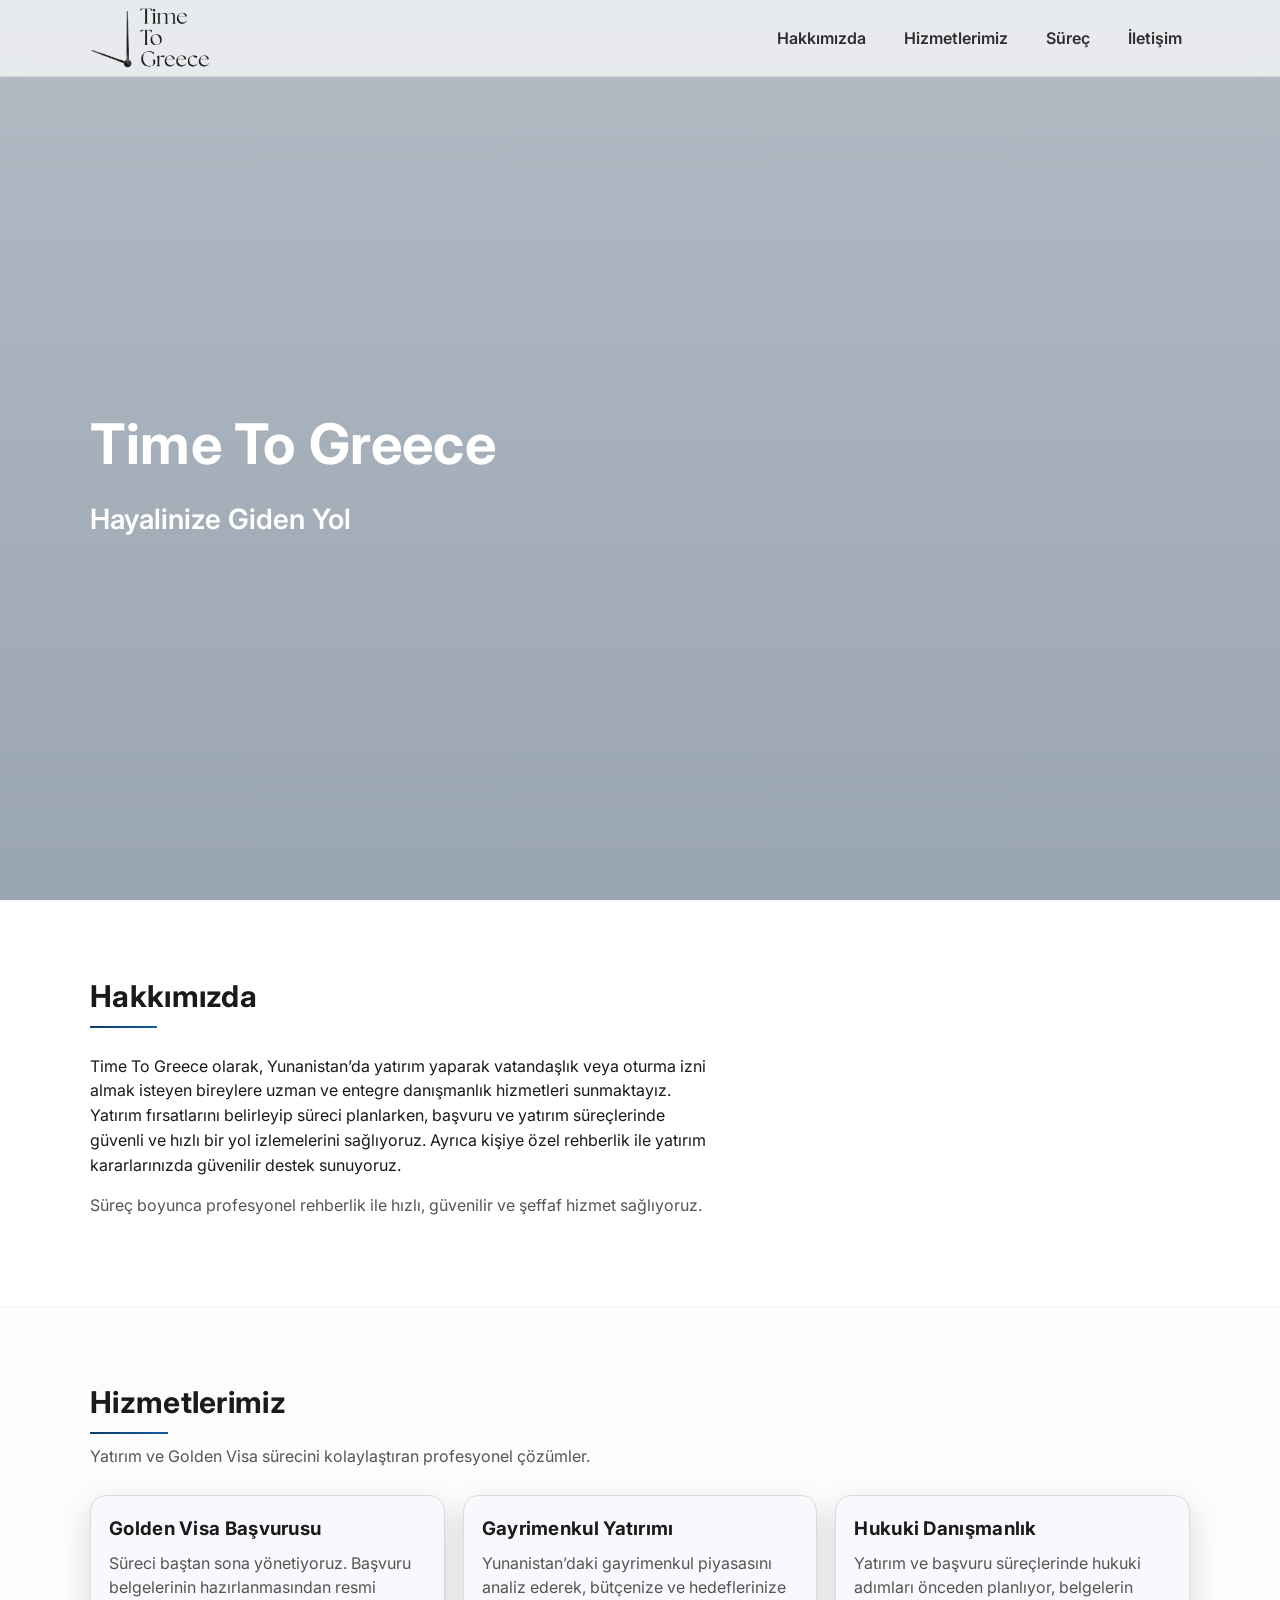
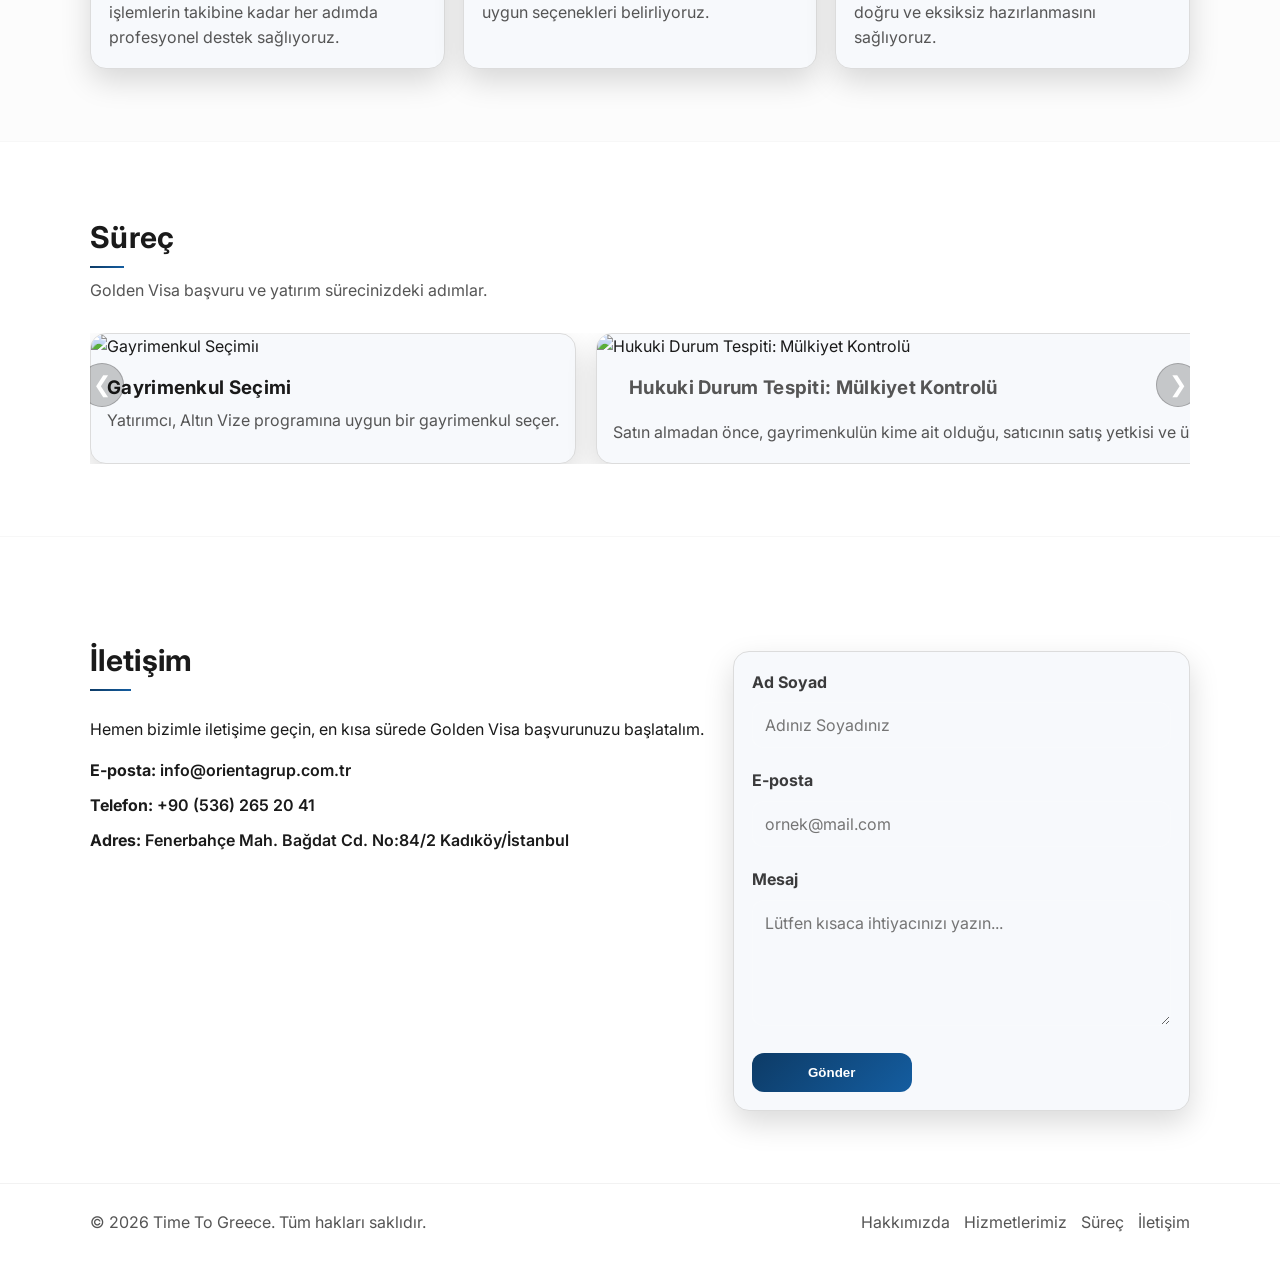
==== index.html @ 6097dbd6 "Update index.html" ====
<!doctype html>
<html lang="tr">
<head>
  <meta charset="utf-8" />
  <meta name="viewport" content="width=device-width, initial-scale=1" />
  <title>Time To Greece</title>
  
  <meta name="google-site-verification" content="pnI3V3iGcBppf5JQPmLrzqFVSa_Gm7CjlAsFXxGlSUM" />
  
  <link href="https://fonts.googleapis.com/css2?family=Inter:wght@400;600;700&display=swap" rel="stylesheet">
  <meta name="description" content="Time To Greece — Yunanistan Golden Visa ve yatırım danışmanlığı." />
  <style>
    :root{
      --bg: #ffffff;          
      --fg: #1a1a1a;          
      --muted: #555555;       
      --card-bg: #f7f9fc;     
      --card-border: #dcdcdc; 
      --accent: #0d3b66;      
      --accent2: #145da0;     
      --gold: #d4af37;
      --shadow: 0 12px 30px rgba(0,0,0,.15);
      --radius:16px;
    }

    /* Temel stiller */
    *{ box-sizing:border-box; }
    html{ scroll-behavior:smooth; }
    body{
      margin:0;
      font-family: 'Inter', sans-serif;
      background:var(--bg);
      color:var(--fg);
      line-height:1.55;
    }

    h1,h2,h3{ font-family:'Inter',sans-serif; letter-spacing:.3px; }
    a{ color:inherit; text-decoration:none; }
    .container{ width:min(1100px, calc(100% - 40px)); margin:0 auto; }

    /* Topbar */
    .topbar{
      position: fixed;
      top:0; left:0; right:0;
      z-index:50;
      background: rgba(255,255,255,0.7);
      border-bottom:1px solid rgba(0,0,0,.08);
      backdrop-filter: blur(10px);
    }
    .topbar__inner{ display:flex; align-items:center; justify-content:space-between; height:76px; gap:16px; }
    .brand__logo{ height:120px; width:auto; display:block; }
    .nav{ display:flex; gap:22px; align-items:center; }
    .nav a{ font-weight:600; color: rgba(26,26,26,.9); padding:10px 8px; border-radius:10px; }
    .nav__toggle{
      display:none;
      width:44px; height:44px;
      border:1px solid rgba(0,0,0,.14);
      background: rgba(245,245,245,.9);
      border-radius:12px;
      box-shadow: var(--shadow);
      cursor:pointer;
    }
    .nav__toggle span{ display:block; height:2px; width:20px; background: rgba(26,26,26,.9); margin:5px auto; border-radius:2px; }

    /* Hero */
    .hero{
      position:relative;
      min-height:100vh;
      display:flex;
      align-items:center;
      overflow:hidden;
      padding-top:76px;
    }
    .hero__video{
      position:absolute;
      inset:0;
      width:100%;
      height:100%;
      object-fit:cover;
      transform: scale(1.02);
    }
    .hero__overlay{
      position:absolute;
      inset:0;
      background: linear-gradient(rgba(0,30,60,0.3), rgba(0,30,60,0.4));
      pointer-events:none;
      z-index:1;
    }
    .hero__content{
      position:relative;
      z-index:2;
      padding:68px 0 80px;
    }
    .hero h1{ font-size:clamp(34px,5vw,56px); letter-spacing:.2px; margin:0 0 10px; color:#fff; }
    .hero p{ margin:0 0 22px; font-size:clamp(22px,3vw,28px); font-weight:600; color:#fff; }
    .hero__cta{ display:flex; gap:12px; flex-wrap:wrap; margin-top:8px; }

    /* Buttons */
    .btn{
      display:inline-flex;
      align-items:center;
      justify-content:center;
      gap:10px;
      padding:12px 16px;
      border-radius:14px;
      border:1px solid transparent;
      font-weight:700;
      letter-spacing:.2px;
      cursor:pointer;
      user-select:none;
    }
    .btn--primary{
      background: linear-gradient(135deg, var(--accent), var(--accent2));
      color:white;
      box-shadow: 0 6px 20px rgba(13,59,102,.3);
    }
    .btn--ghost{
      background: rgba(13,59,102,.05);
      border-color: rgba(13,59,102,.2);
      color: var(--accent);
    }

    /* Sections */
    .section{ padding:72px 0; border-top:1px solid rgba(0,0,0,.03); }
    .section--alt{ background: rgba(245,245,245,.3); }
    h2{ font-size:30px; margin:0 0 10px; }
    .lead{ margin:0 0 26px; color: var(--muted); }
    .muted{ color: var(--muted); }

    /* Grid ve kartlar */
    .grid{ display:grid; grid-template-columns: 1.15fr .85fr; gap:24px; align-items:start; }
    .cards{ display:grid; grid-template-columns: repeat(3,1fr); gap:18px; margin-top:18px; }
    .card{
      background: var(--card-bg);
      border:1px solid var(--card-border);
      border-radius: var(--radius);
      padding:18px;
      box-shadow: var(--shadow);
      position: relative;
      overflow: hidden;
    }
    .card h3{ margin:0 0 8px; }
    .card p{ margin:0; color: var(--muted); }

    /* Contact */
    #contact{ position:relative; z-index:2; padding-top:100px; }
    .contact-info{ display:grid; gap:10px; font-weight:600; color:var(--fg); }
    .contact-form{ margin-top:14px; display:grid; gap:8px; }
    .contact-form label{ display:block; font-weight:700; margin-bottom:12px; color:rgba(26,26,26,0.85); }
    .contact-form input, .contact-form textarea{
      width:100%; margin-top:8px; background: rgba(255,255,255,.06);
      border:1px solid rgba(255,255,255,.14); border-radius:12px;
      padding:12px; color:rgba(26,26,26,0.9); outline:none;
      font-family:'Inter',sans-serif; font-size:16px; resize:vertical;
    }
    .contact-form input:focus, .contact-form textarea:focus{
      border-color: rgba(102,209,255,.55);
      box-shadow: 0 0 0 3px rgba(102,209,255,.14);
    }
    .contact-form button{
      max-width:160px; padding:12px 18px; border-radius:12px; border:none;
      font-weight:700; cursor:pointer; color:#fff; background: linear-gradient(135deg,var(--accent),var(--accent2));
    }

    /* Footer */
    .footer{ padding:26px 0; border-top:1px solid rgba(0,0,0,.05); color: var(--muted); }
    .footer__inner{ display:flex; justify-content:space-between; gap:16px; flex-wrap:wrap; }
    .footer__links{ display:flex; gap:14px; }

    /* Fleet Slider */
    .fleet-slider{ position:relative; margin-top:30px; overflow:hidden; }
    .fleet-track{ display:flex; gap:20px; transition: transform .4s ease; cursor:grab; touch-action: pan-y; }
    .fleet-card{
      flex:0 0 auto; min-width:320px; background:var(--card-bg);
      border:1px solid var(--card-border); border-radius: var(--radius); box-shadow: var(--shadow); overflow:hidden;
    }
    .fleet-card img{ width:100%; height:200px; object-fit:cover; }
    .fleet-card h3{ margin:14px 16px 6px; }
    .fleet-card p{ margin:0 16px 18px; color: var(--muted); }
    .fleet-btn{
      position:absolute; top:40%; transform:translateY(-50%);
      width:44px; height:44px; border-radius:50%;
      border:1px solid rgba(0,0,0,.2); background:rgba(0,0,0,.2);
      color:white; font-size:22px; cursor:pointer; z-index:5;
    }
    .fleet-prev{ left:-10px; }
    .fleet-next{ right:-10px; }

    /* Heading accent line */
    .section h2{ position:relative; display:inline-block; padding-bottom:8px; }
    .section h2::after{
      content:""; position:absolute; left:0; bottom:0;
      width:40%; height:2px;
      background: linear-gradient(90deg,var(--accent),var(--accent2));
    }

    /* Responsive */
    @media (max-width:900px){ .cards{ grid-template-columns:1fr; } .grid{ grid-template-columns:1fr; } }
    @media (max-width:720px){
      .nav{ display:none; }
      .nav__toggle{ display:inline-block; }
      .nav.is-open{
        display:flex; position:absolute; top:76px; right:20px;
        flex-direction:column; align-items:stretch; background: rgba(255,255,255,.95);
        border:1px solid rgba(0,0,0,.1); border-radius:16px; padding:10px;
        width:min(240px,calc(100% - 40px));
      }
      .brand__logo{ height:90px; }
    }
  </style>
</head>
<body>

  <!-- Top Bar -->
  <header class="topbar" aria-label="Site üst menüsü">
    <div class="container topbar__inner">
      <a class="brand" href="#top" aria-label="Time To Greece ana sayfa">
        <img src="./assets/logo.png" alt="Time To Greece Logo" class="brand__logo" />
      </a>

      <nav class="nav" aria-label="Ana menü">
        <a href="#about">Hakkımızda</a>
        <a href="#services">Hizmetlerimiz</a>
        <a href="#portfolio">Süreç</a>
        <a href="#contact">İletişim</a>
      </nav>

      <button class="nav__toggle" aria-label="Menüyü aç/kapat" aria-expanded="false">
        <span></span><span></span><span></span>
      </button>
    </div>
  </header>

  <!-- Hero -->
  <main id="top" class="hero" role="main">
    <video class="hero__video" autoplay muted loop playsinline preload="auto" poster="./assets/poster.jpg">
      <source src="./assets/hero.mp4" type="video/mp4" />
    </video>
    <div class="hero__overlay"></div>
    <section class="hero__content container">
      <h1>Time To Greece</h1>
      <p>Hayalinize Giden Yol</p>
      <div class="hero__cta"></div>
    </section>
  </main>

  <!-- ABOUT -->
  <section id="about" class="section">
    <div class="container grid">
      <div>
        <h2>Hakkımızda</h2>
        <p>Time To Greece olarak, Yunanistan’da yatırım yaparak vatandaşlık veya oturma izni almak isteyen bireylere uzman ve entegre danışmanlık hizmetleri sunmaktayız. Yatırım fırsatlarını belirleyip süreci planlarken, başvuru ve yatırım süreçlerinde güvenli ve hızlı bir yol izlemelerini sağlıyoruz. Ayrıca kişiye özel rehberlik ile yatırım kararlarınızda güvenilir destek sunuyoruz.</p>
        <p class="muted">Süreç boyunca profesyonel rehberlik ile hızlı, güvenilir ve şeffaf hizmet sağlıyoruz.</p>
      </div>
    </div>
  </section>

  <!-- Hizmetlerimiz -->
  <section id="services" class="section section--alt">
    <div class="container">
      <h2>Hizmetlerimiz</h2>
      <p class="lead">Yatırım ve Golden Visa sürecini kolaylaştıran profesyonel çözümler.</p>
      <div class="cards">
        <div class="card">
          <h3>Golden Visa Başvurusu</h3>
          <p>Süreci baştan sona yönetiyoruz. Başvuru belgelerinin hazırlanmasından resmi işlemlerin takibine kadar her adımda profesyonel destek sağlıyoruz.</p>
        </div>
        <div class="card">
          <h3>Gayrimenkul Yatırımı</h3>
          <p>Yunanistan’daki gayrimenkul piyasasını analiz ederek, bütçenize ve hedeflerinize uygun seçenekleri belirliyoruz.</p>
        </div>
        <div class="card">
          <h3>Hukuki Danışmanlık</h3>
          <p>Yatırım ve başvuru süreçlerinde hukuki adımları önceden planlıyor, belgelerin doğru ve eksiksiz hazırlanmasını sağlıyoruz.</p>
        </div>
      </div>
    </div>
  </section>

  <!-- Fleet Slider / Süreç -->
  <section id="portfolio" class="section fleet">
    <div class="container">
      <h2>Süreç</h2>
      <p class="lead">Golden Visa başvuru ve yatırım sürecinizdeki adımlar.</p>
      <div class="fleet-slider">
        <button class="fleet-btn fleet-prev">&#10094;</button>
        <div class="fleet-track">
          <div class="fleet-card process-card"><img src="assets/step1.jpg" alt="Gayrimenkul Seçimiı"><h3>Gayrimenkul Seçimi</h3><p>Yatırımcı, Altın Vize programına uygun bir gayrimenkul seçer.</p></div>
          <div class="fleet-card process-card"><img src="assets/step2.jpg" alt="Hukuki Durum Tespiti: Mülkiyet Kontrolü"><h3><p>Hukuki Durum Tespiti: Mülkiyet Kontrolü</h3><p>Satın almadan önce, gayrimenkulün kime ait olduğu, satıcının satış yetkisi ve üzerinde borç ya da ipotek olup olmadığı detaylı şekilde kontrol edilir.</p></div>
          <div class="fleet-card process-card"><img src="assets/step3.jpg" alt="Vekaletname"><h3>Vekaletname</h3><p>Yatırımcıyı yetkili makamlar nezdinde temsil edip işlemleri tamamlayabilmek için vekaletname hazırlanır. Çoğu durumda yatırımcının Yunanistan’a yalnızca bir kez gelerek vekaletnameyi imzalaması yeterlidir.</p></div>
          <div class="fleet-card process-card"><img src="assets/step4.jpg" alt="Satın Alma Süreci ve Noter"><h3>Satın Alma Süreci ve Noter</h3><p>Süreç noterle koordine edilir, tüm yasal belgeler hazırlanıp incelenir ve nihai satış sözleşmesinin imzalanması sağlanır.</p></div>
          <div class="fleet-card process-card"><img src="assets/step5.jpg" alt="Golden Visa Oturma İzni Başvurusu"><h3>Golden Visa Oturma İzni Başvurusu</h3><p>Gayrimenkul alımı tamamlandıktan sonra, Altın Vize başvurusu hazırlanıp yetkili makamlara iletilir.</p></div>
          <div class="fleet-card process-card"><img src="assets/step6.jpg" alt="Geçici İkamet Belgesi"><h3>Geçici İkamet Belgesi</h3><p>Başvurunun sunulmasının ardından yatırımcı, başvurusu işleme alınırken Yunanistan ile kendi ülkesi arasında seyahat edebilmesini sağlayan geçici ikamet belgesi alır.</p></div>
        </div>
        <button class="fleet-btn fleet-next">&#10095;</button>
      </div>
    </div>
  </section>

  <!-- Contact -->
  <section id="contact" class="section">
    <div class="container grid">
      <div>
        <h2>İletişim</h2>
        <p>Hemen bizimle iletişime geçin, en kısa sürede Golden Visa başvurunuzu başlatalım.</p>
        <div class="contact-info">
          <div><strong>E-posta:</strong> info@orientagrup.com.tr</div>
          <div><strong>Telefon:</strong> +90 (536) 265 20 41</div>
          <div><strong>Adres:</strong> Fenerbahçe Mah. Bağdat Cd. No:84/2 Kadıköy/İstanbul</div>
        </div>
      </div>
      <div>
        <form class="contact-form card" id="contactForm">
          <label>Ad Soyad<input type="text" name="name" placeholder="Adınız Soyadınız" required></label>
          <label>E-posta<input type="email" name="email" placeholder="ornek@mail.com" required></label>
          <label>Mesaj<textarea name="message" rows="5" placeholder="Lütfen kısaca ihtiyacınızı yazın..." required></textarea></label>
          <button type="submit">Gönder</button>
        </form>
        <div id="thankMessage" style="display:none; color:black; margin-top:12px;">
          Teşekkürler! En kısa sürede size ulaşacağız.
        </div>
      </div>
    </div>
  </section>

  <footer class="footer">
    <div class="container footer__inner">
      <div>© <span id="year"></span> Time To Greece. Tüm hakları saklıdır.</div>
      <div class="footer__links">
        <a href="#about">Hakkımızda</a>
        <a href="#services">Hizmetlerimiz</a>
        <a href="#portfolio">Süreç</a>
        <a href="#contact">İletişim</a>
      </div>
    </div>
  </footer>

  <!-- JS -->
  <script>
    window.addEventListener("load", () => {

      // --- Yıl ---
      const yearEl = document.getElementById("year");
      if (yearEl) yearEl.textContent = new Date().getFullYear();

      // --- NAV ---
      const toggle = document.querySelector(".nav__toggle");
      const nav = document.querySelector(".nav");

      if (toggle && nav) {
        toggle.addEventListener("click", () => {
          const isOpen = nav.classList.toggle("is-open");
          toggle.setAttribute("aria-expanded", isOpen);
        });

        nav.querySelectorAll("a").forEach(a => {
          a.addEventListener("click", () => {
            nav.classList.remove("is-open");
            toggle.setAttribute("aria-expanded", "false");
          });
        });
      }

      // --- SMOOTH SCROLL ---
      const topbar = document.querySelector(".topbar");
      document.querySelectorAll('a[href^="#"]').forEach(anchor => {
        anchor.addEventListener("click", function(e) {
          e.preventDefault();
          const target = document.querySelector(this.getAttribute("href"));
          if (!target) return;
          const offset = topbar ? topbar.offsetHeight : 0;
          const top = target.getBoundingClientRect().top + window.scrollY - offset;
          window.scrollTo({ top, behavior: "smooth" });
        });
      });

      // --- SLIDER ---
      const track = document.querySelector(".fleet-track");
      const prev = document.querySelector(".fleet-prev");
      const next = document.querySelector(".fleet-next");

      if (track && prev && next) {
        let position = 0;
        const getCardWidth = () => { const card = track.querySelector(".fleet-card"); if (!card) return 0; const gap = 20; return card.offsetWidth + gap; };
        let cardWidth = getCardWidth();

        const update = () => {
          const max = track.scrollWidth - track.clientWidth;
          if (position > 0) position = 0;
          if (position < -max) position = -max;
          track.style.transform = `translateX(${position}px)`;
        };

        window.addEventListener("resize", () => { cardWidth = getCardWidth(); update(); });

        next.addEventListener("click", () => { position -= cardWidth; update(); });
        prev.addEventListener("click", () => { position += cardWidth; update(); });

        // DRAG
        let startX=0, isDragging=false, startPos=0;
        track.addEventListener("pointerdown", e => { isDragging=true; startX=e.clientX; startPos=position; track.style.transition="none"; track.setPointerCapture(e.pointerId); });
        track.addEventListener("pointermove", e => { if(!isDragging) return; const diff = e.clientX - startX; track.style.transform=`translateX(${startPos+diff}px)`; });
        const stop = e => { if(!isDragging) return; isDragging=false; const diff = (e.clientX||startX)-startX; if(Math.abs(diff)>cardWidth/4){ position=startPos+(diff>0?cardWidth:-cardWidth); } else { position=startPos; } track.style.transition="transform .4s ease"; update(); };
        track.addEventListener("pointerup", stop); track.addEventListener("pointerleave", stop); track.addEventListener("pointercancel", stop);
      }

      // --- FORM ---
      const form = document.getElementById("contactForm");
      const thankMessage = document.getElementById("thankMessage");
      if (form) {
        form.addEventListener("submit", e => {
          e.preventDefault();
          const formData = new FormData(form);
          fetch("https://formspree.io/f/mpqyvgqb", { method:"POST", body:formData, headers:{'Accept':'application/json'}})
            .then(res => { if(res.ok){ form.style.display="none"; if(thankMessage) thankMessage.style.display="block"; } else { alert("Hata oluştu"); } })
            .catch(() => alert("Bağlantı hatası"));
        });
      }

    });
  </script>

</body>
</html>
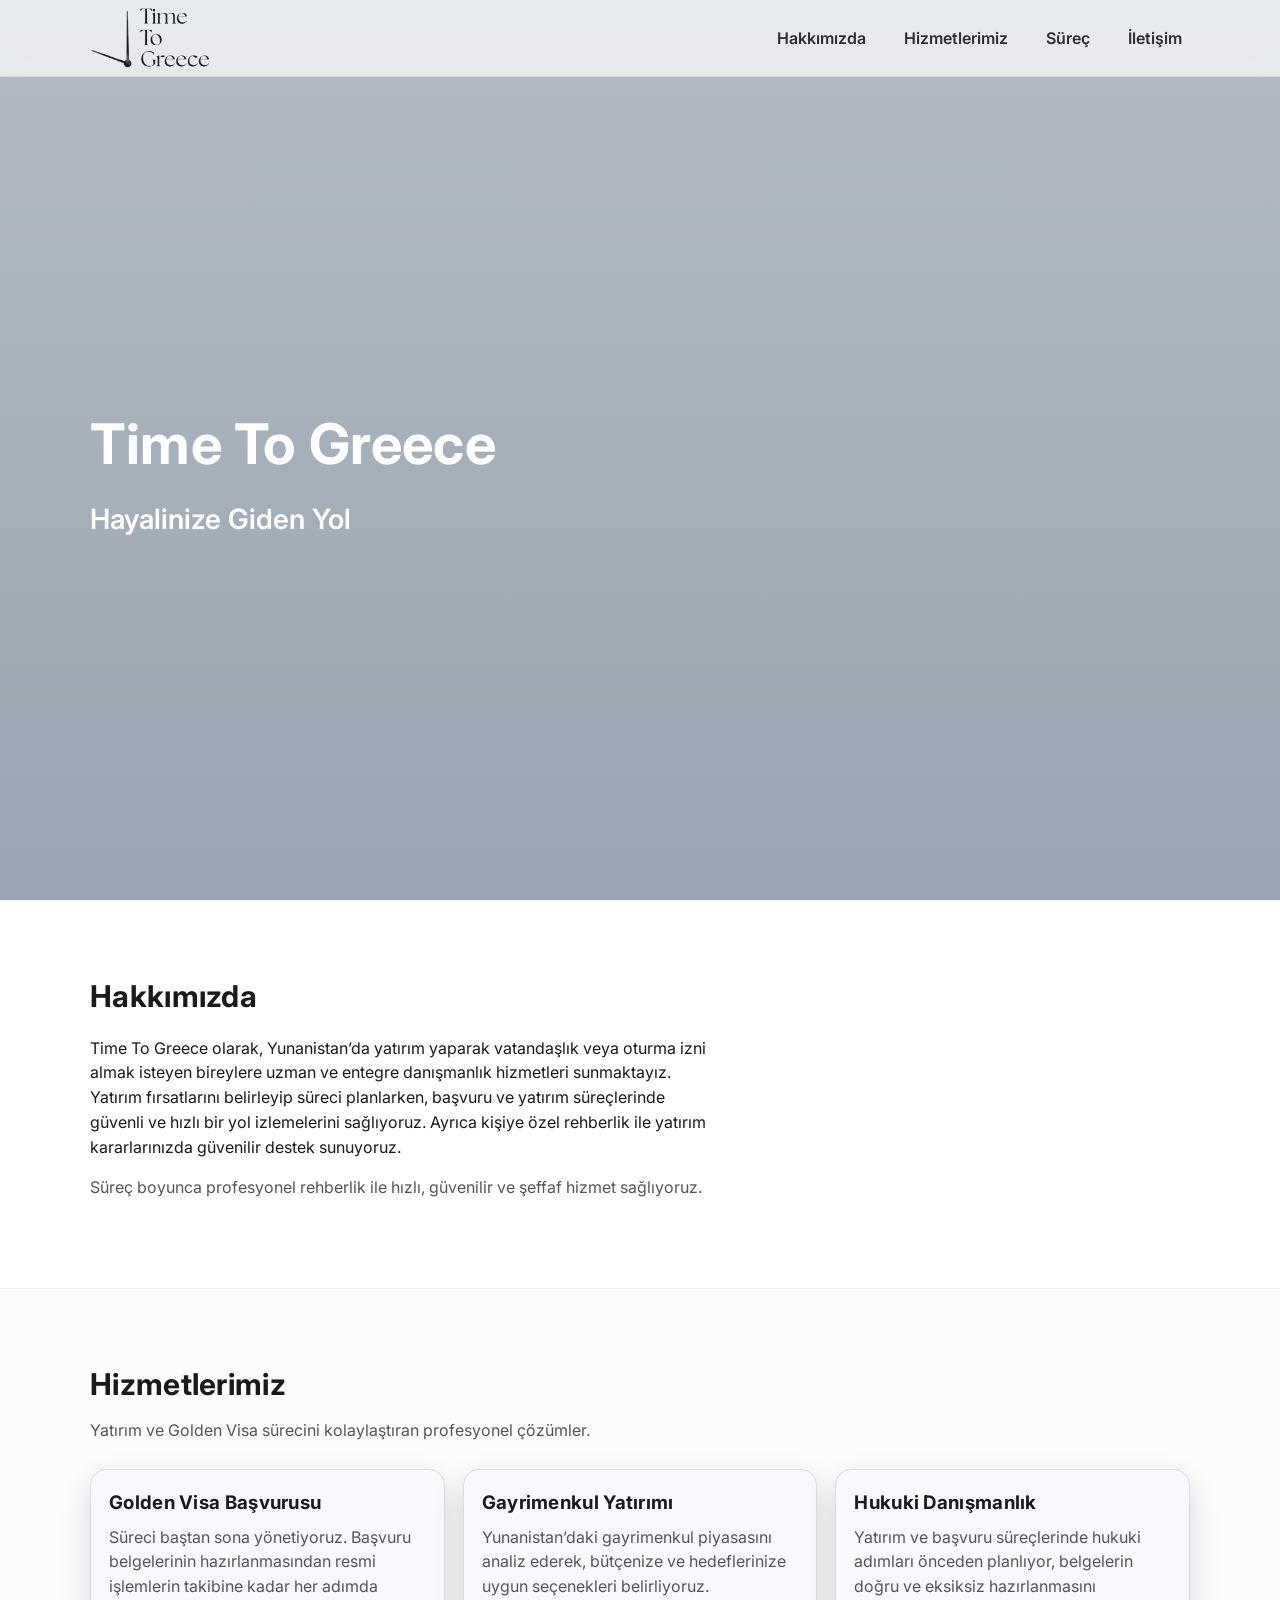
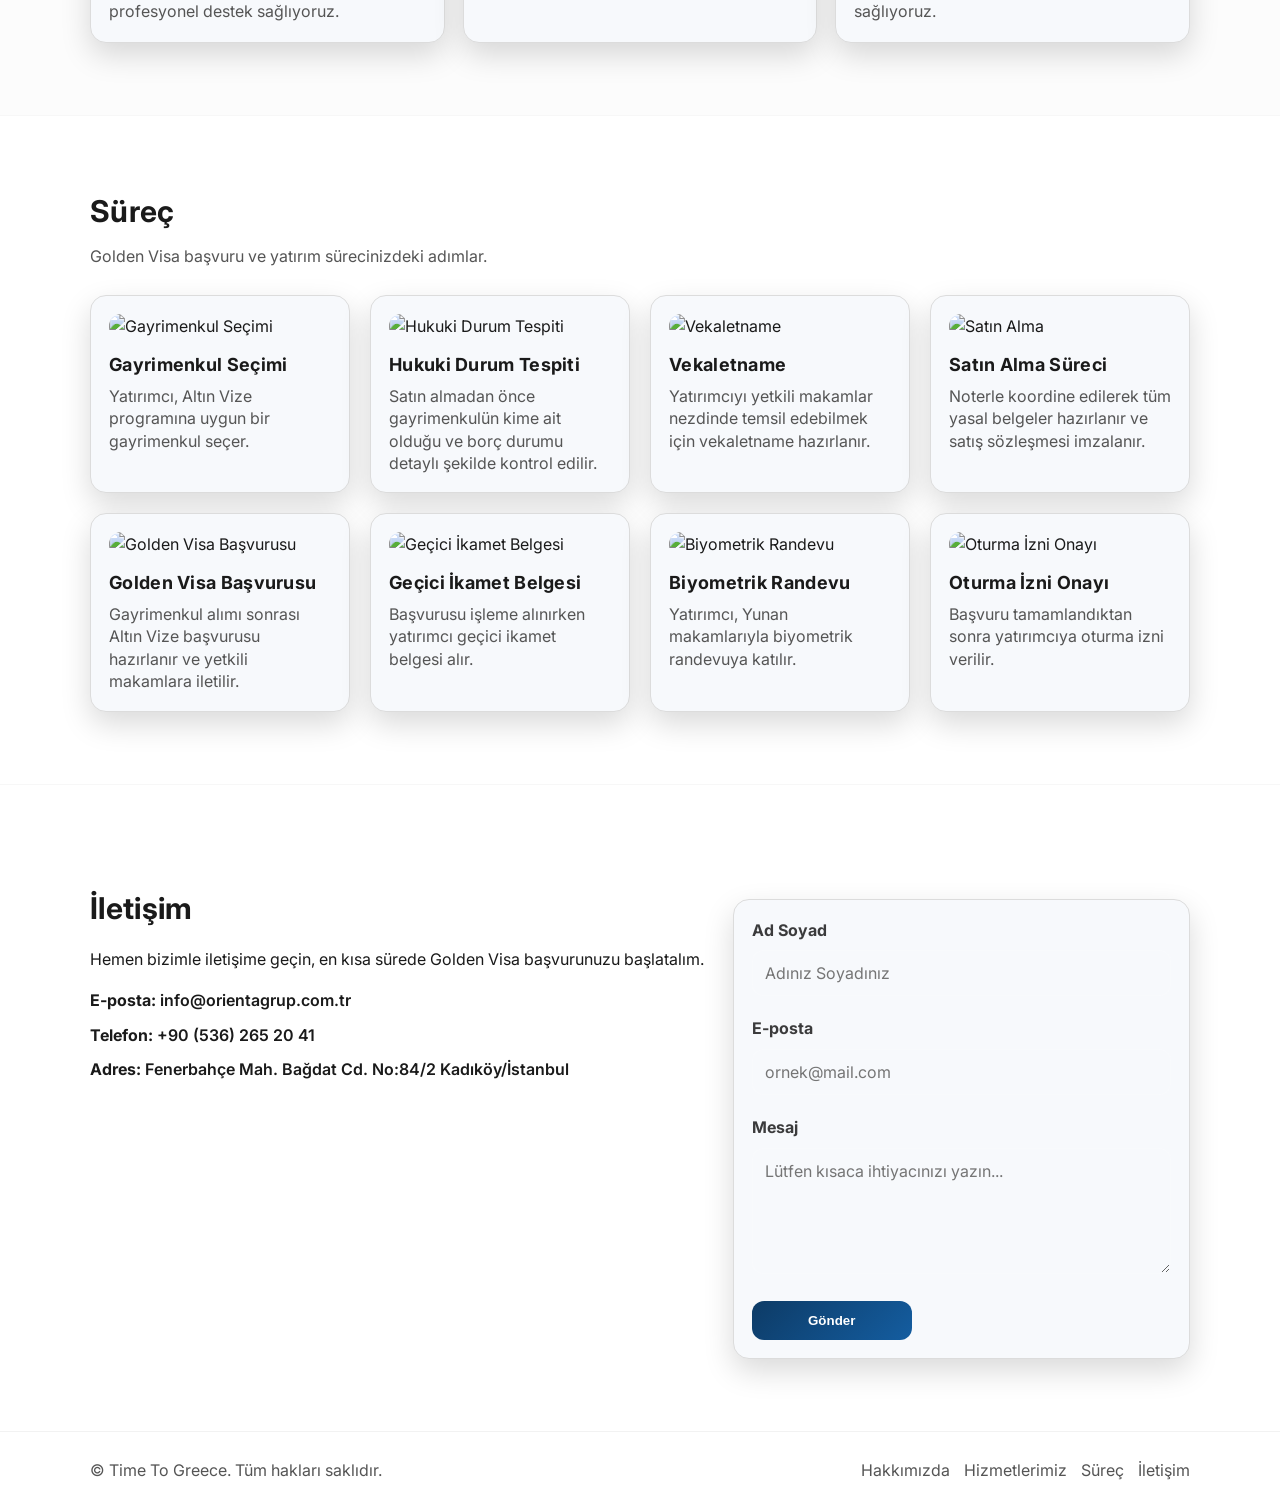
==== commit 31051b75: "Update index.html" ====
--- a/index.html
+++ b/index.html
@@ -167,46 +167,27 @@
     .footer__inner{ display:flex; justify-content:space-between; gap:16px; flex-wrap:wrap; }
     .footer__links{ display:flex; gap:14px; }
 
-    /* Fleet Slider */
-    .fleet-slider{ position:relative; margin-top:30px; overflow:hidden; }
-    .fleet-track{ display:flex; gap:20px; transition: transform .4s ease; cursor:grab; touch-action: pan-y; }
-    .fleet-card{
-      flex:0 0 auto; min-width:320px; background:var(--card-bg);
-      border:1px solid var(--card-border); border-radius: var(--radius); box-shadow: var(--shadow); overflow:hidden;
-    }
-    .fleet-card img{ width:100%; height:200px; object-fit:cover; }
-    .fleet-card h3{ margin:14px 16px 6px; }
-    .fleet-card p{ margin:0 16px 18px; color: var(--muted); }
-    .fleet-btn{
-      position:absolute; top:40%; transform:translateY(-50%);
-      width:44px; height:44px; border-radius:50%;
-      border:1px solid rgba(0,0,0,.2); background:rgba(0,0,0,.2);
-      color:white; font-size:22px; cursor:pointer; z-index:5;
-    }
-    .fleet-prev{ left:-10px; }
-    .fleet-next{ right:-10px; }
-
-    /* Heading accent line */
-    .section h2{ position:relative; display:inline-block; padding-bottom:8px; }
-    .section h2::after{
-      content:""; position:absolute; left:0; bottom:0;
-      width:40%; height:2px;
-      background: linear-gradient(90deg,var(--accent),var(--accent2));
-    }
+    /* Süreç grid */
+    .process-container{
+      display:grid;
+      grid-template-columns: repeat(4,1fr);
+      gap:20px;
+      margin-top:24px;
+    }
+    .process-card{
+      background: var(--card-bg);
+      border:1px solid var(--card-border);
+      border-radius: var(--radius);
+      padding:18px;
+      box-shadow: var(--shadow);
+    }
+    .process-card img{ width:100%; height:180px; object-fit:cover; border-radius:12px; margin-bottom:12px; }
+    .process-card h3{ margin:0 0 6px; font-size:18px; }
+    .process-card p{ margin:0; color:var(--muted); line-height:1.4; }
 
     /* Responsive */
-    @media (max-width:900px){ .cards{ grid-template-columns:1fr; } .grid{ grid-template-columns:1fr; } }
-    @media (max-width:720px){
-      .nav{ display:none; }
-      .nav__toggle{ display:inline-block; }
-      .nav.is-open{
-        display:flex; position:absolute; top:76px; right:20px;
-        flex-direction:column; align-items:stretch; background: rgba(255,255,255,.95);
-        border:1px solid rgba(0,0,0,.1); border-radius:16px; padding:10px;
-        width:min(240px,calc(100% - 40px));
-      }
-      .brand__logo{ height:90px; }
-    }
+    @media (max-width:1024px){ .process-container{ grid-template-columns: repeat(2,1fr); } }
+    @media (max-width:720px){ .process-container{ grid-template-columns:1fr; } }
   </style>
 </head>
 <body>
@@ -277,22 +258,20 @@
     </div>
   </section>
 
-  <!-- Fleet Slider / Süreç -->
-  <section id="portfolio" class="section fleet">
+  <!-- Süreç -->
+  <section id="portfolio" class="section">
     <div class="container">
       <h2>Süreç</h2>
       <p class="lead">Golden Visa başvuru ve yatırım sürecinizdeki adımlar.</p>
-      <div class="fleet-slider">
-        <button class="fleet-btn fleet-prev">&#10094;</button>
-        <div class="fleet-track">
-          <div class="fleet-card process-card"><img src="assets/step1.jpg" alt="Gayrimenkul Seçimiı"><h3>Gayrimenkul Seçimi</h3><p>Yatırımcı, Altın Vize programına uygun bir gayrimenkul seçer.</p></div>
-          <div class="fleet-card process-card"><img src="assets/step2.jpg" alt="Hukuki Durum Tespiti: Mülkiyet Kontrolü"><h3><p>Hukuki Durum Tespiti: Mülkiyet Kontrolü</h3><p>Satın almadan önce, gayrimenkulün kime ait olduğu, satıcının satış yetkisi ve üzerinde borç ya da ipotek olup olmadığı detaylı şekilde kontrol edilir.</p></div>
-          <div class="fleet-card process-card"><img src="assets/step3.jpg" alt="Vekaletname"><h3>Vekaletname</h3><p>Yatırımcıyı yetkili makamlar nezdinde temsil edip işlemleri tamamlayabilmek için vekaletname hazırlanır. Çoğu durumda yatırımcının Yunanistan’a yalnızca bir kez gelerek vekaletnameyi imzalaması yeterlidir.</p></div>
-          <div class="fleet-card process-card"><img src="assets/step4.jpg" alt="Satın Alma Süreci ve Noter"><h3>Satın Alma Süreci ve Noter</h3><p>Süreç noterle koordine edilir, tüm yasal belgeler hazırlanıp incelenir ve nihai satış sözleşmesinin imzalanması sağlanır.</p></div>
-          <div class="fleet-card process-card"><img src="assets/step5.jpg" alt="Golden Visa Oturma İzni Başvurusu"><h3>Golden Visa Oturma İzni Başvurusu</h3><p>Gayrimenkul alımı tamamlandıktan sonra, Altın Vize başvurusu hazırlanıp yetkili makamlara iletilir.</p></div>
-          <div class="fleet-card process-card"><img src="assets/step6.jpg" alt="Geçici İkamet Belgesi"><h3>Geçici İkamet Belgesi</h3><p>Başvurunun sunulmasının ardından yatırımcı, başvurusu işleme alınırken Yunanistan ile kendi ülkesi arasında seyahat edebilmesini sağlayan geçici ikamet belgesi alır.</p></div>
-        </div>
-        <button class="fleet-btn fleet-next">&#10095;</button>
+      <div class="process-container">
+        <div class="process-card"><img src="assets/step1.jpg" alt="Gayrimenkul Seçimi"><h3>Gayrimenkul Seçimi</h3><p>Yatırımcı, Altın Vize programına uygun bir gayrimenkul seçer.</p></div>
+        <div class="process-card"><img src="assets/step2.jpg" alt="Hukuki Durum Tespiti"><h3>Hukuki Durum Tespiti</h3><p>Satın almadan önce gayrimenkulün kime ait olduğu ve borç durumu detaylı şekilde kontrol edilir.</p></div>
+        <div class="process-card"><img src="assets/step3.jpg" alt="Vekaletname"><h3>Vekaletname</h3><p>Yatırımcıyı yetkili makamlar nezdinde temsil edebilmek için vekaletname hazırlanır.</p></div>
+        <div class="process-card"><img src="assets/step4.jpg" alt="Satın Alma"><h3>Satın Alma Süreci</h3><p>Noterle koordine edilerek tüm yasal belgeler hazırlanır ve satış sözleşmesi imzalanır.</p></div>
+        <div class="process-card"><img src="assets/step5.jpg" alt="Golden Visa Başvurusu"><h3>Golden Visa Başvurusu</h3><p>Gayrimenkul alımı sonrası Altın Vize başvurusu hazırlanır ve yetkili makamlara iletilir.</p></div>
+        <div class="process-card"><img src="assets/step6.jpg" alt="Geçici İkamet Belgesi"><h3>Geçici İkamet Belgesi</h3><p>Başvurusu işleme alınırken yatırımcı geçici ikamet belgesi alır.</p></div>
+        <div class="process-card"><img src="assets/step7.jpg" alt="Biyometrik Randevu"><h3>Biyometrik Randevu</h3><p>Yatırımcı, Yunan makamlarıyla biyometrik randevuya katılır.</p></div>
+        <div class="process-card"><img src="assets/step8.jpg" alt="Oturma İzni Onayı"><h3>Oturma İzni Onayı</h3><p>Başvuru tamamlandıktan sonra yatırımcıya oturma izni verilir.</p></div>
       </div>
     </div>
   </section>
@@ -348,77 +327,4 @@
       const nav = document.querySelector(".nav");
 
       if (toggle && nav) {
-        toggle.addEventListener("click", () => {
-          const isOpen = nav.classList.toggle("is-open");
-          toggle.setAttribute("aria-expanded", isOpen);
-        });
-
-        nav.querySelectorAll("a").forEach(a => {
-          a.addEventListener("click", () => {
-            nav.classList.remove("is-open");
-            toggle.setAttribute("aria-expanded", "false");
-          });
-        });
-      }
-
-      // --- SMOOTH SCROLL ---
-      const topbar = document.querySelector(".topbar");
-      document.querySelectorAll('a[href^="#"]').forEach(anchor => {
-        anchor.addEventListener("click", function(e) {
-          e.preventDefault();
-          const target = document.querySelector(this.getAttribute("href"));
-          if (!target) return;
-          const offset = topbar ? topbar.offsetHeight : 0;
-          const top = target.getBoundingClientRect().top + window.scrollY - offset;
-          window.scrollTo({ top, behavior: "smooth" });
-        });
-      });
-
-      // --- SLIDER ---
-      const track = document.querySelector(".fleet-track");
-      const prev = document.querySelector(".fleet-prev");
-      const next = document.querySelector(".fleet-next");
-
-      if (track && prev && next) {
-        let position = 0;
-        const getCardWidth = () => { const card = track.querySelector(".fleet-card"); if (!card) return 0; const gap = 20; return card.offsetWidth + gap; };
-        let cardWidth = getCardWidth();
-
-        const update = () => {
-          const max = track.scrollWidth - track.clientWidth;
-          if (position > 0) position = 0;
-          if (position < -max) position = -max;
-          track.style.transform = `translateX(${position}px)`;
-        };
-
-        window.addEventListener("resize", () => { cardWidth = getCardWidth(); update(); });
-
-        next.addEventListener("click", () => { position -= cardWidth; update(); });
-        prev.addEventListener("click", () => { position += cardWidth; update(); });
-
-        // DRAG
-        let startX=0, isDragging=false, startPos=0;
-        track.addEventListener("pointerdown", e => { isDragging=true; startX=e.clientX; startPos=position; track.style.transition="none"; track.setPointerCapture(e.pointerId); });
-        track.addEventListener("pointermove", e => { if(!isDragging) return; const diff = e.clientX - startX; track.style.transform=`translateX(${startPos+diff}px)`; });
-        const stop = e => { if(!isDragging) return; isDragging=false; const diff = (e.clientX||startX)-startX; if(Math.abs(diff)>cardWidth/4){ position=startPos+(diff>0?cardWidth:-cardWidth); } else { position=startPos; } track.style.transition="transform .4s ease"; update(); };
-        track.addEventListener("pointerup", stop); track.addEventListener("pointerleave", stop); track.addEventListener("pointercancel", stop);
-      }
-
-      // --- FORM ---
-      const form = document.getElementById("contactForm");
-      const thankMessage = document.getElementById("thankMessage");
-      if (form) {
-        form.addEventListener("submit", e => {
-          e.preventDefault();
-          const formData = new FormData(form);
-          fetch("https://formspree.io/f/mpqyvgqb", { method:"POST", body:formData, headers:{'Accept':'application/json'}})
-            .then(res => { if(res.ok){ form.style.display="none"; if(thankMessage) thankMessage.style.display="block"; } else { alert("Hata oluştu"); } })
-            .catch(() => alert("Bağlantı hatası"));
-        });
-      }
-
-    });
-  </script>
-
-</body>
-</html>
+       
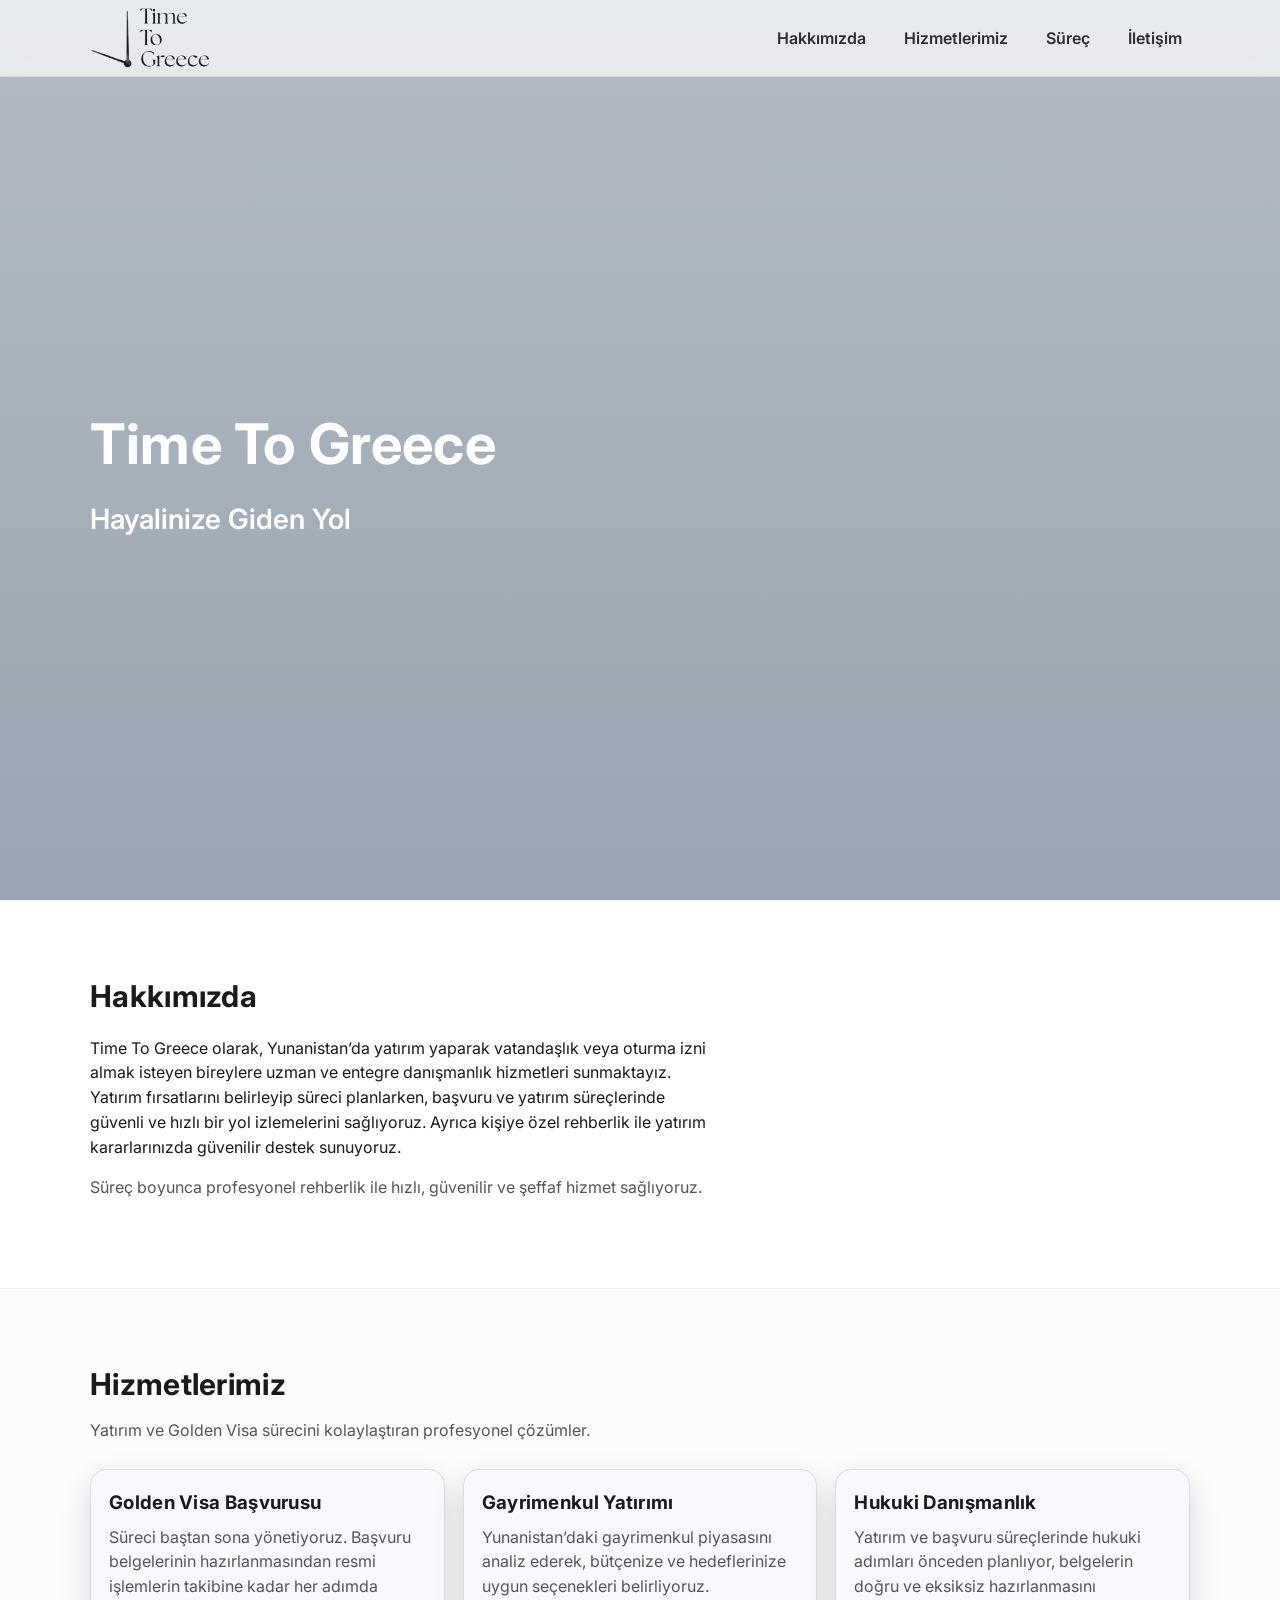
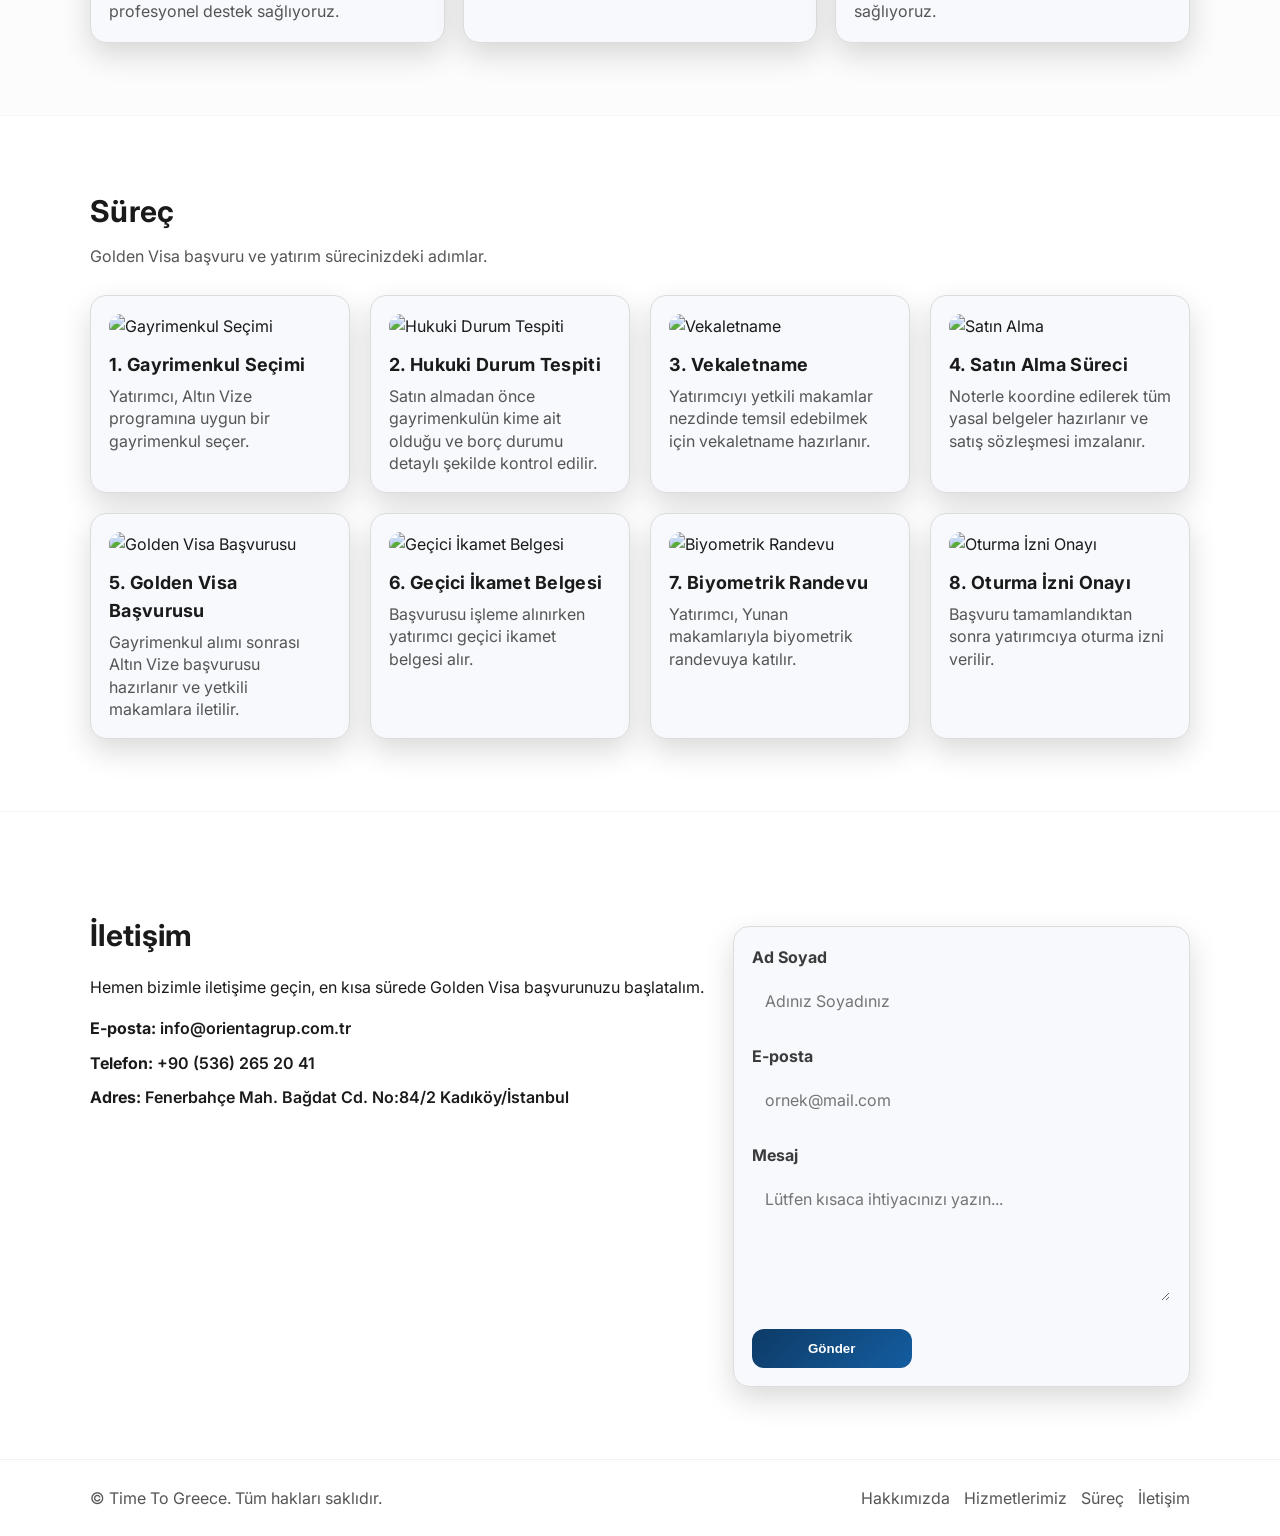
==== commit 0820b41c: "Update index.html" ====
--- a/index.html
+++ b/index.html
@@ -264,14 +264,14 @@
       <h2>Süreç</h2>
       <p class="lead">Golden Visa başvuru ve yatırım sürecinizdeki adımlar.</p>
       <div class="process-container">
-        <div class="process-card"><img src="assets/step1.jpg" alt="Gayrimenkul Seçimi"><h3>Gayrimenkul Seçimi</h3><p>Yatırımcı, Altın Vize programına uygun bir gayrimenkul seçer.</p></div>
-        <div class="process-card"><img src="assets/step2.jpg" alt="Hukuki Durum Tespiti"><h3>Hukuki Durum Tespiti</h3><p>Satın almadan önce gayrimenkulün kime ait olduğu ve borç durumu detaylı şekilde kontrol edilir.</p></div>
-        <div class="process-card"><img src="assets/step3.jpg" alt="Vekaletname"><h3>Vekaletname</h3><p>Yatırımcıyı yetkili makamlar nezdinde temsil edebilmek için vekaletname hazırlanır.</p></div>
-        <div class="process-card"><img src="assets/step4.jpg" alt="Satın Alma"><h3>Satın Alma Süreci</h3><p>Noterle koordine edilerek tüm yasal belgeler hazırlanır ve satış sözleşmesi imzalanır.</p></div>
-        <div class="process-card"><img src="assets/step5.jpg" alt="Golden Visa Başvurusu"><h3>Golden Visa Başvurusu</h3><p>Gayrimenkul alımı sonrası Altın Vize başvurusu hazırlanır ve yetkili makamlara iletilir.</p></div>
-        <div class="process-card"><img src="assets/step6.jpg" alt="Geçici İkamet Belgesi"><h3>Geçici İkamet Belgesi</h3><p>Başvurusu işleme alınırken yatırımcı geçici ikamet belgesi alır.</p></div>
-        <div class="process-card"><img src="assets/step7.jpg" alt="Biyometrik Randevu"><h3>Biyometrik Randevu</h3><p>Yatırımcı, Yunan makamlarıyla biyometrik randevuya katılır.</p></div>
-        <div class="process-card"><img src="assets/step8.jpg" alt="Oturma İzni Onayı"><h3>Oturma İzni Onayı</h3><p>Başvuru tamamlandıktan sonra yatırımcıya oturma izni verilir.</p></div>
+        <div class="process-card"><img src="assets/step1.jpg" alt="Gayrimenkul Seçimi"><h3>1. Gayrimenkul Seçimi</h3><p>Yatırımcı, Altın Vize programına uygun bir gayrimenkul seçer.</p></div>
+        <div class="process-card"><img src="assets/step2.jpg" alt="Hukuki Durum Tespiti"><h3>2. Hukuki Durum Tespiti</h3><p>Satın almadan önce gayrimenkulün kime ait olduğu ve borç durumu detaylı şekilde kontrol edilir.</p></div>
+        <div class="process-card"><img src="assets/step3.jpg" alt="Vekaletname"><h3>3. Vekaletname</h3><p>Yatırımcıyı yetkili makamlar nezdinde temsil edebilmek için vekaletname hazırlanır.</p></div>
+        <div class="process-card"><img src="assets/step4.jpg" alt="Satın Alma"><h3>4. Satın Alma Süreci</h3><p>Noterle koordine edilerek tüm yasal belgeler hazırlanır ve satış sözleşmesi imzalanır.</p></div>
+        <div class="process-card"><img src="assets/step5.jpg" alt="Golden Visa Başvurusu"><h3>5. Golden Visa Başvurusu</h3><p>Gayrimenkul alımı sonrası Altın Vize başvurusu hazırlanır ve yetkili makamlara iletilir.</p></div>
+        <div class="process-card"><img src="assets/step6.jpg" alt="Geçici İkamet Belgesi"><h3>6. Geçici İkamet Belgesi</h3><p>Başvurusu işleme alınırken yatırımcı geçici ikamet belgesi alır.</p></div>
+        <div class="process-card"><img src="assets/step7.jpg" alt="Biyometrik Randevu"><h3>7. Biyometrik Randevu</h3><p>Yatırımcı, Yunan makamlarıyla biyometrik randevuya katılır.</p></div>
+        <div class="process-card"><img src="assets/step8.jpg" alt="Oturma İzni Onayı"><h3>8. Oturma İzni Onayı</h3><p>Başvuru tamamlandıktan sonra yatırımcıya oturma izni verilir.</p></div>
       </div>
     </div>
   </section>
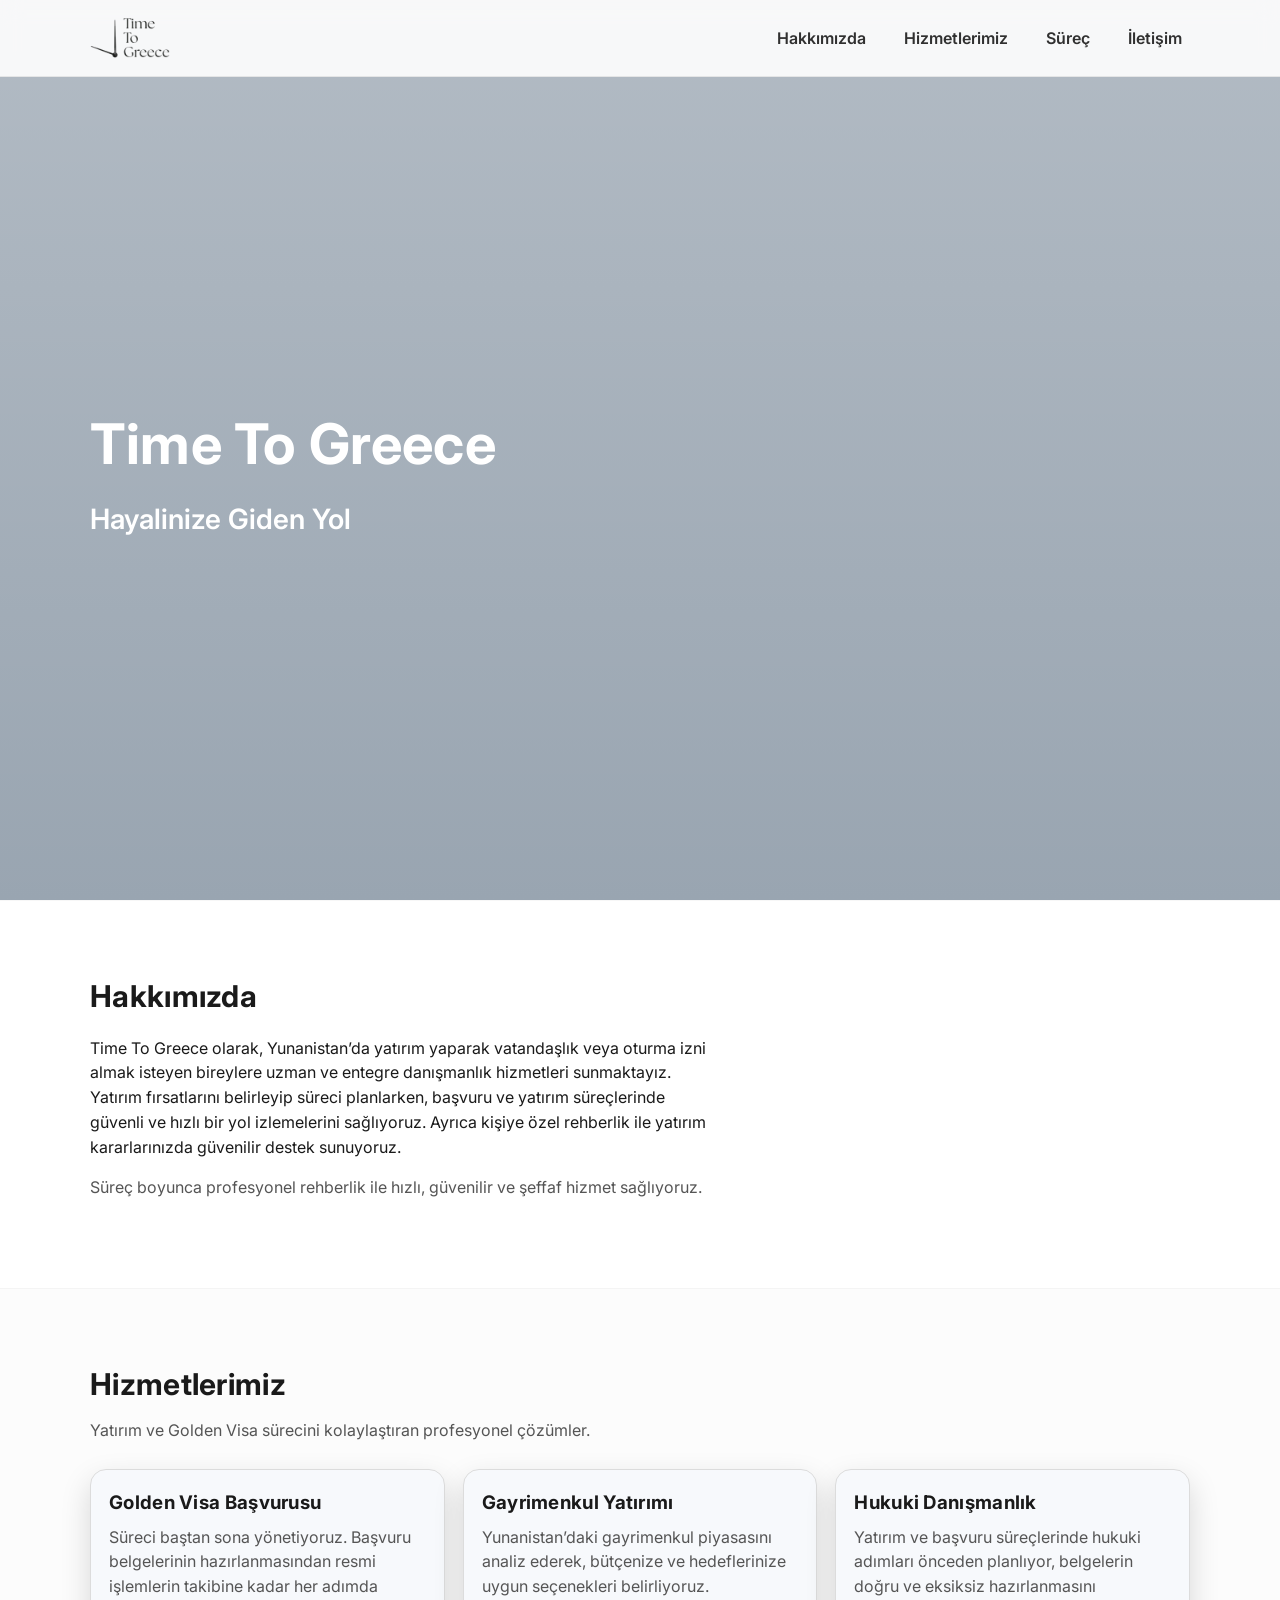
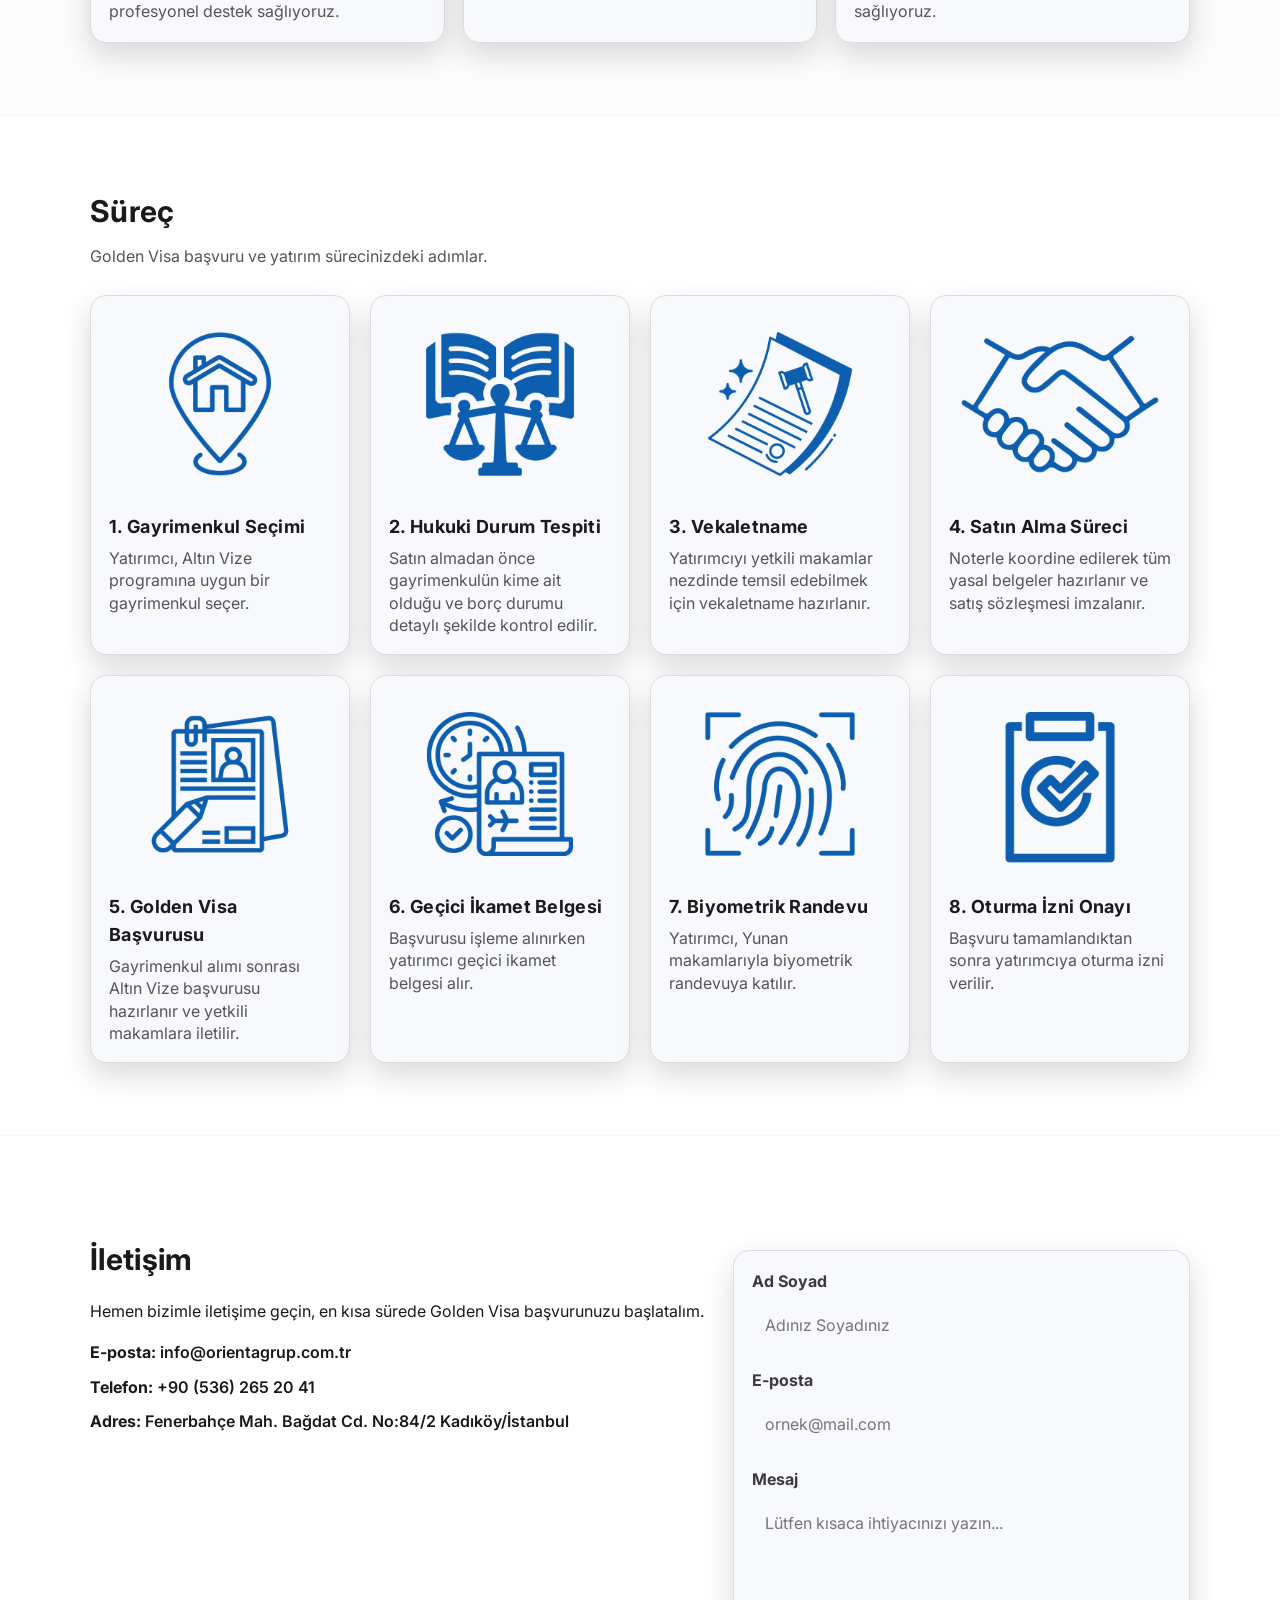
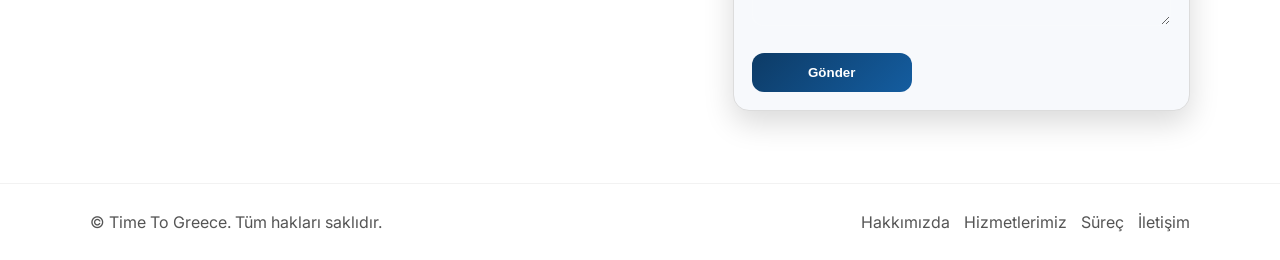
==== commit 0f368c02: "Update index.html" ====
--- a/index.html
+++ b/index.html
@@ -4,11 +4,10 @@
   <meta charset="utf-8" />
   <meta name="viewport" content="width=device-width, initial-scale=1" />
   <title>Time To Greece</title>
-  
   <meta name="google-site-verification" content="pnI3V3iGcBppf5JQPmLrzqFVSa_Gm7CjlAsFXxGlSUM" />
-  
   <link href="https://fonts.googleapis.com/css2?family=Inter:wght@400;600;700&display=swap" rel="stylesheet">
   <meta name="description" content="Time To Greece — Yunanistan Golden Visa ve yatırım danışmanlığı." />
+
   <style>
     :root{
       --bg: #ffffff;          
@@ -23,7 +22,6 @@
       --radius:16px;
     }
 
-    /* Temel stiller */
     *{ box-sizing:border-box; }
     html{ scroll-behavior:smooth; }
     body{
@@ -43,12 +41,12 @@
       position: fixed;
       top:0; left:0; right:0;
       z-index:50;
-      background: rgba(255,255,255,0.7);
+      background: rgba(255,255,255,0.9);
       border-bottom:1px solid rgba(0,0,0,.08);
       backdrop-filter: blur(10px);
     }
     .topbar__inner{ display:flex; align-items:center; justify-content:space-between; height:76px; gap:16px; }
-    .brand__logo{ height:120px; width:auto; display:block; }
+    .brand__logo{ height:80px; width:auto; display:block; }
     .nav{ display:flex; gap:22px; align-items:center; }
     .nav a{ font-weight:600; color: rgba(26,26,26,.9); padding:10px 8px; border-radius:10px; }
     .nav__toggle{
@@ -186,8 +184,22 @@
     .process-card p{ margin:0; color:var(--muted); line-height:1.4; }
 
     /* Responsive */
-    @media (max-width:1024px){ .process-container{ grid-template-columns: repeat(2,1fr); } }
-    @media (max-width:720px){ .process-container{ grid-template-columns:1fr; } }
+    @media (max-width:1024px){ 
+      .process-container{ grid-template-columns: repeat(2,1fr); } 
+      .cards{ grid-template-columns: repeat(2,1fr); }
+    }
+    @media (max-width:720px){
+      .topbar__inner{ flex-direction:row; height:auto; padding:8px 16px; align-items:center; }
+      .brand__logo{ height:50px; }
+      .nav{ display:none; flex-direction:column; gap:12px; position:absolute; top:76px; right:16px; background: rgba(255,255,255,.95); padding:12px; border-radius:12px; box-shadow:var(--shadow); width:calc(100% - 32px); }
+      .nav a{ padding:10px 0; }
+      .nav.active{ display:flex; }
+      .nav__toggle{ display:block; }
+
+      .grid{ grid-template-columns:1fr; }
+      .cards{ grid-template-columns:1fr; }
+      .process-container{ grid-template-columns:1fr; }
+    }
   </style>
 </head>
 <body>
@@ -264,14 +276,14 @@
       <h2>Süreç</h2>
       <p class="lead">Golden Visa başvuru ve yatırım sürecinizdeki adımlar.</p>
       <div class="process-container">
-        <div class="process-card"><img src="assets/step1.jpg" alt="Gayrimenkul Seçimi"><h3>1. Gayrimenkul Seçimi</h3><p>Yatırımcı, Altın Vize programına uygun bir gayrimenkul seçer.</p></div>
-        <div class="process-card"><img src="assets/step2.jpg" alt="Hukuki Durum Tespiti"><h3>2. Hukuki Durum Tespiti</h3><p>Satın almadan önce gayrimenkulün kime ait olduğu ve borç durumu detaylı şekilde kontrol edilir.</p></div>
-        <div class="process-card"><img src="assets/step3.jpg" alt="Vekaletname"><h3>3. Vekaletname</h3><p>Yatırımcıyı yetkili makamlar nezdinde temsil edebilmek için vekaletname hazırlanır.</p></div>
-        <div class="process-card"><img src="assets/step4.jpg" alt="Satın Alma"><h3>4. Satın Alma Süreci</h3><p>Noterle koordine edilerek tüm yasal belgeler hazırlanır ve satış sözleşmesi imzalanır.</p></div>
-        <div class="process-card"><img src="assets/step5.jpg" alt="Golden Visa Başvurusu"><h3>5. Golden Visa Başvurusu</h3><p>Gayrimenkul alımı sonrası Altın Vize başvurusu hazırlanır ve yetkili makamlara iletilir.</p></div>
-        <div class="process-card"><img src="assets/step6.jpg" alt="Geçici İkamet Belgesi"><h3>6. Geçici İkamet Belgesi</h3><p>Başvurusu işleme alınırken yatırımcı geçici ikamet belgesi alır.</p></div>
-        <div class="process-card"><img src="assets/step7.jpg" alt="Biyometrik Randevu"><h3>7. Biyometrik Randevu</h3><p>Yatırımcı, Yunan makamlarıyla biyometrik randevuya katılır.</p></div>
-        <div class="process-card"><img src="assets/step8.jpg" alt="Oturma İzni Onayı"><h3>8. Oturma İzni Onayı</h3><p>Başvuru tamamlandıktan sonra yatırımcıya oturma izni verilir.</p></div>
+        <div class="process-card"><img src="assets/step1.png" alt="Gayrimenkul Seçimi"><h3>1. Gayrimenkul Seçimi</h3><p>Yatırımcı, Altın Vize programına uygun bir gayrimenkul seçer.</p></div>
+        <div class="process-card"><img src="assets/step2.png" alt="Hukuki Durum Tespiti"><h3>2. Hukuki Durum Tespiti</h3><p>Satın almadan önce gayrimenkulün kime ait olduğu ve borç durumu detaylı şekilde kontrol edilir.</p></div>
+        <div class="process-card"><img src="assets/step3.png" alt="Vekaletname"><h3>3. Vekaletname</h3><p>Yatırımcıyı yetkili makamlar nezdinde temsil edebilmek için vekaletname hazırlanır.</p></div>
+        <div class="process-card"><img src="assets/step4.png" alt="Satın Alma"><h3>4. Satın Alma Süreci</h3><p>Noterle koordine edilerek tüm yasal belgeler hazırlanır ve satış sözleşmesi imzalanır.</p></div>
+        <div class="process-card"><img src="assets/step5.png" alt="Golden Visa Başvurusu"><h3>5. Golden Visa Başvurusu</h3><p>Gayrimenkul alımı sonrası Altın Vize başvurusu hazırlanır ve yetkili makamlara iletilir.</p></div>
+        <div class="process-card"><img src="assets/step6.png" alt="Geçici İkamet Belgesi"><h3>6. Geçici İkamet Belgesi</h3><p>Başvurusu işleme alınırken yatırımcı geçici ikamet belgesi alır.</p></div>
+        <div class="process-card"><img src="assets/step7.png" alt="Biyometrik Randevu"><h3>7. Biyometrik Randevu</h3><p>Yatırımcı, Yunan makamlarıyla biyometrik randevuya katılır.</p></div>
+        <div class="process-card"><img src="assets/step8.png" alt="Oturma İzni Onayı"><h3>8. Oturma İzni Onayı</h3><p>Başvuru tamamlandıktan sonra yatırımcıya oturma izni verilir.</p></div>
       </div>
     </div>
   </section>
@@ -315,16 +327,6 @@
   </footer>
 
   <!-- JS -->
-  <script>
-    window.addEventListener("load", () => {
-
-      // --- Yıl ---
-      const yearEl = document.getElementById("year");
-      if (yearEl) yearEl.textContent = new Date().getFullYear();
-
-      // --- NAV ---
-      const toggle = document.querySelector(".nav__toggle");
-      const nav = document.querySelector(".nav");
-
-      if (toggle && nav) {
-       
+  <script src="main.js"></script>
+</body>
+</html>
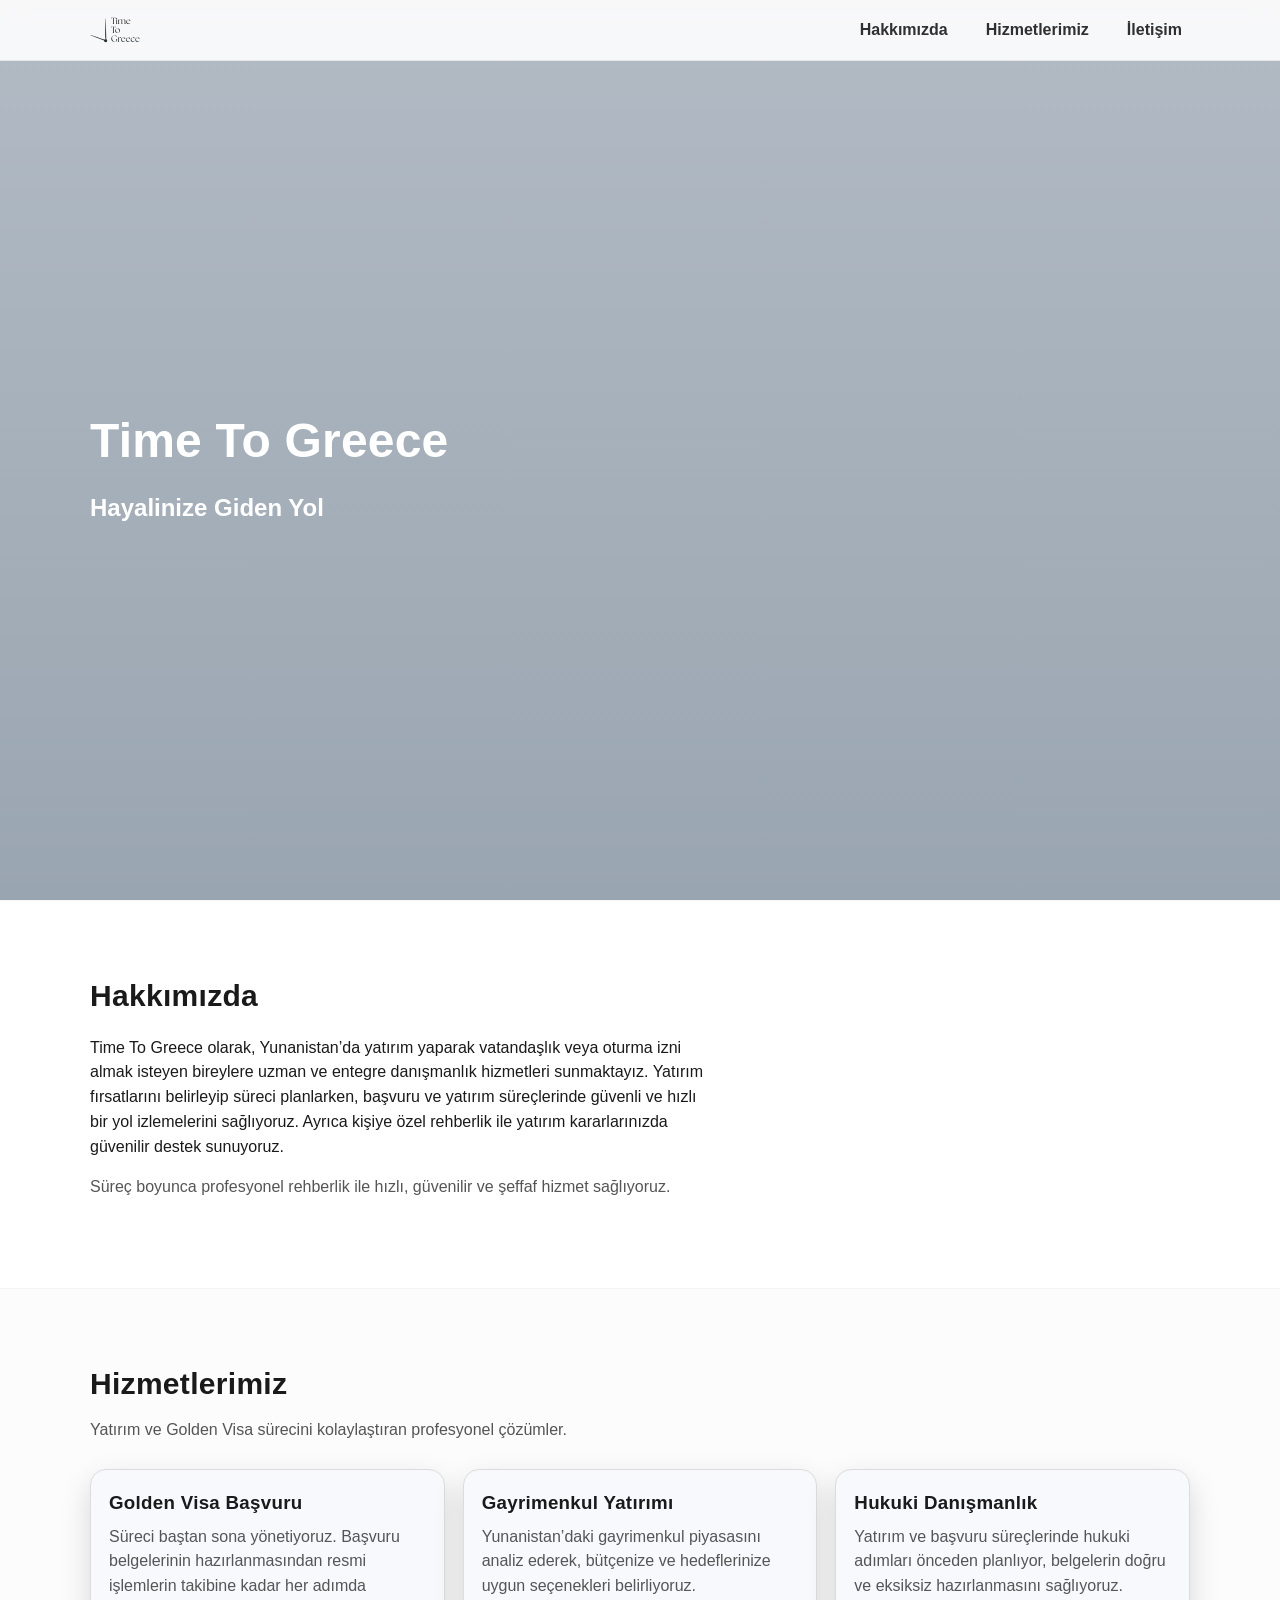
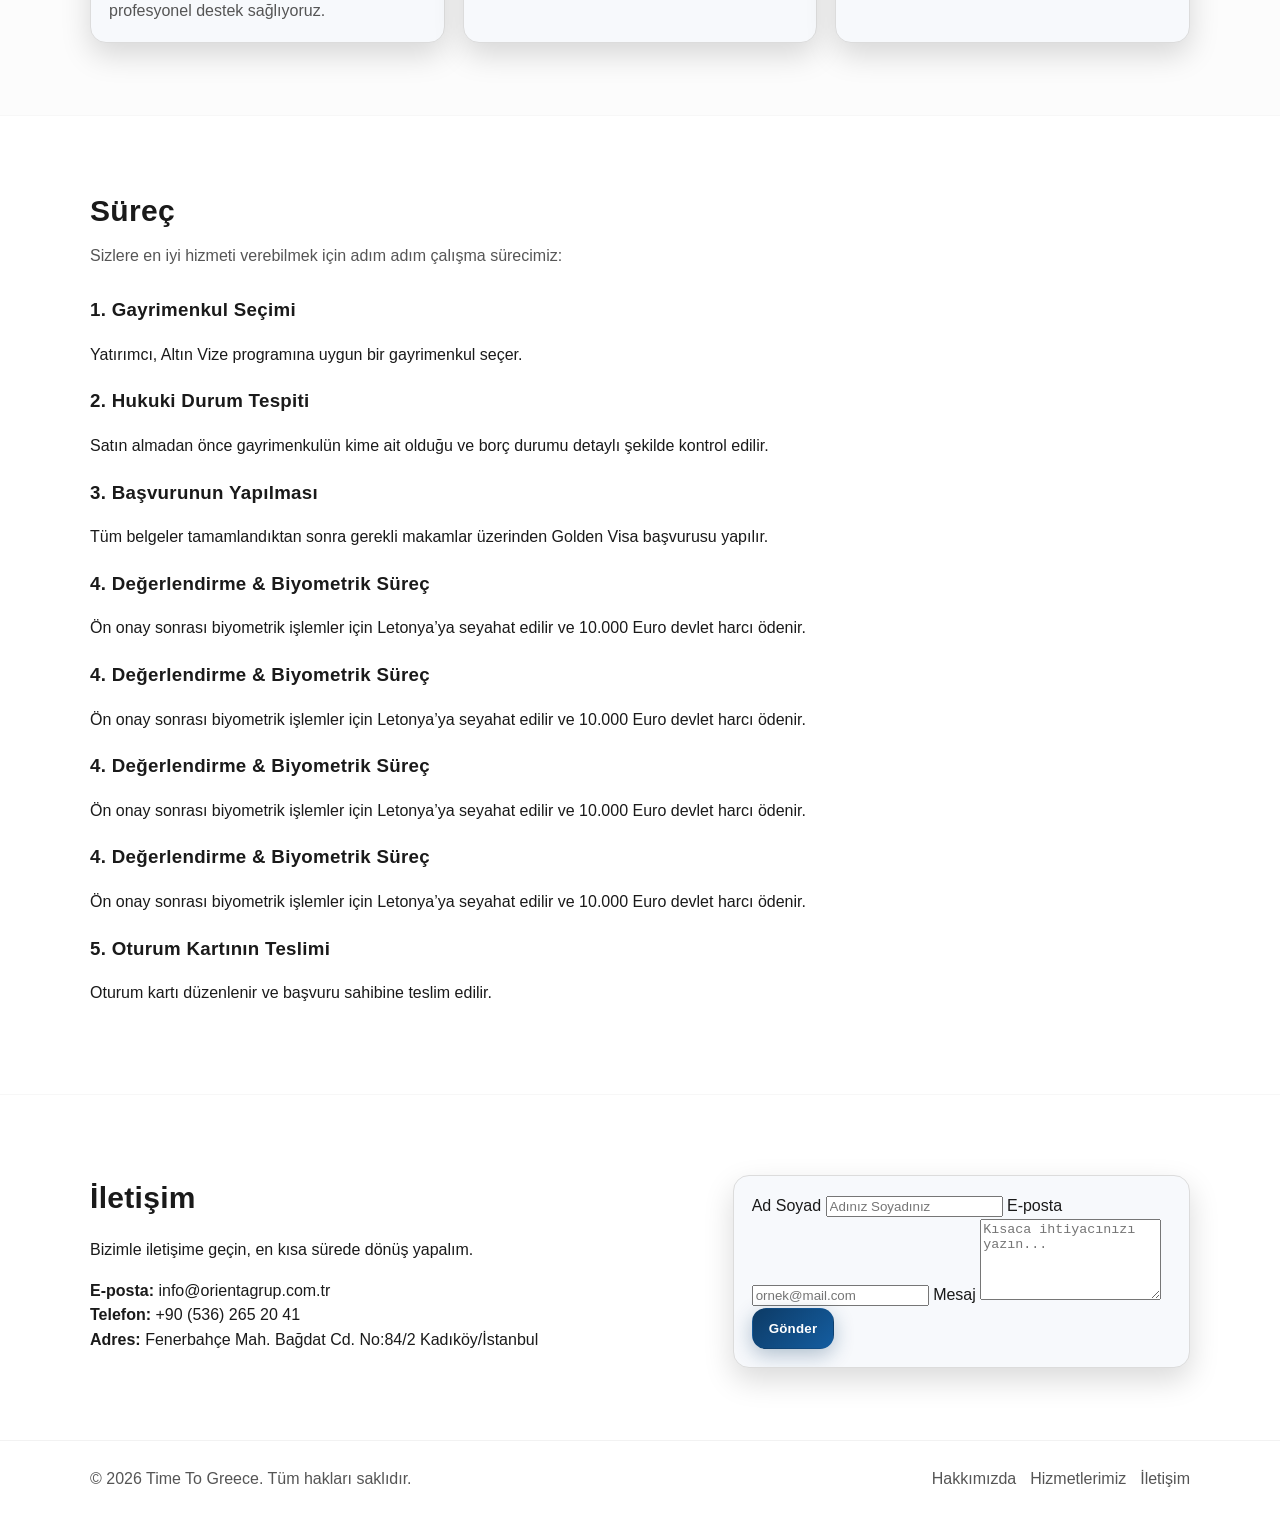
==== commit e844bd97: "Update index.html" ====
--- a/index.html
+++ b/index.html
@@ -4,217 +4,30 @@
   <meta charset="utf-8" />
   <meta name="viewport" content="width=device-width, initial-scale=1" />
   <title>Time To Greece</title>
-  <meta name="google-site-verification" content="pnI3V3iGcBppf5JQPmLrzqFVSa_Gm7CjlAsFXxGlSUM" />
-  <link href="https://fonts.googleapis.com/css2?family=Inter:wght@400;600;700&display=swap" rel="stylesheet">
-  <meta name="description" content="Time To Greece — Yunanistan Golden Visa ve yatırım danışmanlığı." />
-
-  <style>
-    :root{
-      --bg: #ffffff;          
-      --fg: #1a1a1a;          
-      --muted: #555555;       
-      --card-bg: #f7f9fc;     
-      --card-border: #dcdcdc; 
-      --accent: #0d3b66;      
-      --accent2: #145da0;     
-      --gold: #d4af37;
-      --shadow: 0 12px 30px rgba(0,0,0,.15);
-      --radius:16px;
-    }
-
-    *{ box-sizing:border-box; }
-    html{ scroll-behavior:smooth; }
-    body{
-      margin:0;
-      font-family: 'Inter', sans-serif;
-      background:var(--bg);
-      color:var(--fg);
-      line-height:1.55;
-    }
-
-    h1,h2,h3{ font-family:'Inter',sans-serif; letter-spacing:.3px; }
-    a{ color:inherit; text-decoration:none; }
-    .container{ width:min(1100px, calc(100% - 40px)); margin:0 auto; }
-
-    /* Topbar */
-    .topbar{
-      position: fixed;
-      top:0; left:0; right:0;
-      z-index:50;
-      background: rgba(255,255,255,0.9);
-      border-bottom:1px solid rgba(0,0,0,.08);
-      backdrop-filter: blur(10px);
-    }
-    .topbar__inner{ display:flex; align-items:center; justify-content:space-between; height:76px; gap:16px; }
-    .brand__logo{ height:80px; width:auto; display:block; }
-    .nav{ display:flex; gap:22px; align-items:center; }
-    .nav a{ font-weight:600; color: rgba(26,26,26,.9); padding:10px 8px; border-radius:10px; }
-    .nav__toggle{
-      display:none;
-      width:44px; height:44px;
-      border:1px solid rgba(0,0,0,.14);
-      background: rgba(245,245,245,.9);
-      border-radius:12px;
-      box-shadow: var(--shadow);
-      cursor:pointer;
-    }
-    .nav__toggle span{ display:block; height:2px; width:20px; background: rgba(26,26,26,.9); margin:5px auto; border-radius:2px; }
-
-    /* Hero */
-    .hero{
-      position:relative;
-      min-height:100vh;
-      display:flex;
-      align-items:center;
-      overflow:hidden;
-      padding-top:76px;
-    }
-    .hero__video{
-      position:absolute;
-      inset:0;
-      width:100%;
-      height:100%;
-      object-fit:cover;
-      transform: scale(1.02);
-    }
-    .hero__overlay{
-      position:absolute;
-      inset:0;
-      background: linear-gradient(rgba(0,30,60,0.3), rgba(0,30,60,0.4));
-      pointer-events:none;
-      z-index:1;
-    }
-    .hero__content{
-      position:relative;
-      z-index:2;
-      padding:68px 0 80px;
-    }
-    .hero h1{ font-size:clamp(34px,5vw,56px); letter-spacing:.2px; margin:0 0 10px; color:#fff; }
-    .hero p{ margin:0 0 22px; font-size:clamp(22px,3vw,28px); font-weight:600; color:#fff; }
-    .hero__cta{ display:flex; gap:12px; flex-wrap:wrap; margin-top:8px; }
-
-    /* Buttons */
-    .btn{
-      display:inline-flex;
-      align-items:center;
-      justify-content:center;
-      gap:10px;
-      padding:12px 16px;
-      border-radius:14px;
-      border:1px solid transparent;
-      font-weight:700;
-      letter-spacing:.2px;
-      cursor:pointer;
-      user-select:none;
-    }
-    .btn--primary{
-      background: linear-gradient(135deg, var(--accent), var(--accent2));
-      color:white;
-      box-shadow: 0 6px 20px rgba(13,59,102,.3);
-    }
-    .btn--ghost{
-      background: rgba(13,59,102,.05);
-      border-color: rgba(13,59,102,.2);
-      color: var(--accent);
-    }
-
-    /* Sections */
-    .section{ padding:72px 0; border-top:1px solid rgba(0,0,0,.03); }
-    .section--alt{ background: rgba(245,245,245,.3); }
-    h2{ font-size:30px; margin:0 0 10px; }
-    .lead{ margin:0 0 26px; color: var(--muted); }
-    .muted{ color: var(--muted); }
-
-    /* Grid ve kartlar */
-    .grid{ display:grid; grid-template-columns: 1.15fr .85fr; gap:24px; align-items:start; }
-    .cards{ display:grid; grid-template-columns: repeat(3,1fr); gap:18px; margin-top:18px; }
-    .card{
-      background: var(--card-bg);
-      border:1px solid var(--card-border);
-      border-radius: var(--radius);
-      padding:18px;
-      box-shadow: var(--shadow);
-      position: relative;
-      overflow: hidden;
-    }
-    .card h3{ margin:0 0 8px; }
-    .card p{ margin:0; color: var(--muted); }
-
-    /* Contact */
-    #contact{ position:relative; z-index:2; padding-top:100px; }
-    .contact-info{ display:grid; gap:10px; font-weight:600; color:var(--fg); }
-    .contact-form{ margin-top:14px; display:grid; gap:8px; }
-    .contact-form label{ display:block; font-weight:700; margin-bottom:12px; color:rgba(26,26,26,0.85); }
-    .contact-form input, .contact-form textarea{
-      width:100%; margin-top:8px; background: rgba(255,255,255,.06);
-      border:1px solid rgba(255,255,255,.14); border-radius:12px;
-      padding:12px; color:rgba(26,26,26,0.9); outline:none;
-      font-family:'Inter',sans-serif; font-size:16px; resize:vertical;
-    }
-    .contact-form input:focus, .contact-form textarea:focus{
-      border-color: rgba(102,209,255,.55);
-      box-shadow: 0 0 0 3px rgba(102,209,255,.14);
-    }
-    .contact-form button{
-      max-width:160px; padding:12px 18px; border-radius:12px; border:none;
-      font-weight:700; cursor:pointer; color:#fff; background: linear-gradient(135deg,var(--accent),var(--accent2));
-    }
-
-    /* Footer */
-    .footer{ padding:26px 0; border-top:1px solid rgba(0,0,0,.05); color: var(--muted); }
-    .footer__inner{ display:flex; justify-content:space-between; gap:16px; flex-wrap:wrap; }
-    .footer__links{ display:flex; gap:14px; }
-
-    /* Süreç grid */
-    .process-container{
-      display:grid;
-      grid-template-columns: repeat(4,1fr);
-      gap:20px;
-      margin-top:24px;
-    }
-    .process-card{
-      background: var(--card-bg);
-      border:1px solid var(--card-border);
-      border-radius: var(--radius);
-      padding:18px;
-      box-shadow: var(--shadow);
-    }
-    .process-card img{ width:100%; height:180px; object-fit:cover; border-radius:12px; margin-bottom:12px; }
-    .process-card h3{ margin:0 0 6px; font-size:18px; }
-    .process-card p{ margin:0; color:var(--muted); line-height:1.4; }
-
-    /* Responsive */
-    @media (max-width:1024px){ 
-      .process-container{ grid-template-columns: repeat(2,1fr); } 
-      .cards{ grid-template-columns: repeat(2,1fr); }
-    }
-    @media (max-width:720px){
-      .topbar__inner{ flex-direction:row; height:auto; padding:8px 16px; align-items:center; }
-      .brand__logo{ height:50px; }
-      .nav{ display:none; flex-direction:column; gap:12px; position:absolute; top:76px; right:16px; background: rgba(255,255,255,.95); padding:12px; border-radius:12px; box-shadow:var(--shadow); width:calc(100% - 32px); }
-      .nav a{ padding:10px 0; }
-      .nav.active{ display:flex; }
-      .nav__toggle{ display:block; }
-
-      .grid{ grid-template-columns:1fr; }
-      .cards{ grid-template-columns:1fr; }
-      .process-container{ grid-template-columns:1fr; }
-    }
-  </style>
+
+<meta name="google-site-verification" content="pnI3V3iGcBppf5JQPmLrzqFVSa_Gm7CjlAsFXxGlSUM" />
+  
+  <!-- Favicon -->
+  <link rel="icon" type="image/png" sizes="48x48" href="/favicon.png?v=1">
+  <link rel="stylesheet" href="style.css">
+
+  <meta name="description" content="Time To Greece — Hayalinize Giden Yol." />
+
+  <link rel="preload" href="./assets/hero.mp4" as="video" type="video/mp4">
+  <link rel="stylesheet" href="styles.css" />
 </head>
+
 <body>
-
   <!-- Top Bar -->
   <header class="topbar" aria-label="Site üst menüsü">
     <div class="container topbar__inner">
       <a class="brand" href="#top" aria-label="Time To Greece ana sayfa">
-        <img src="./assets/logo.png" alt="Time To Greece Logo" class="brand__logo" />
+        <img src="./assets/logo.png" alt="logo" class="brand__logo" />
       </a>
 
       <nav class="nav" aria-label="Ana menü">
         <a href="#about">Hakkımızda</a>
         <a href="#services">Hizmetlerimiz</a>
-        <a href="#portfolio">Süreç</a>
         <a href="#contact">İletişim</a>
       </nav>
 
@@ -224,93 +37,173 @@
     </div>
   </header>
 
-  <!-- Hero -->
+  <!-- Hero (Video Background) -->
   <main id="top" class="hero" role="main">
-    <video class="hero__video" autoplay muted loop playsinline preload="auto" poster="./assets/poster.jpg">
+    <video
+      class="hero__video"
+      autoplay
+      muted
+      loop
+      playsinline
+      preload="auto"
+      poster="./assets/poster.jpg"
+    >
       <source src="./assets/hero.mp4" type="video/mp4" />
+      Tarayıcınız video etiketini desteklemiyor.
     </video>
-    <div class="hero__overlay"></div>
+
+    <div class="hero__overlay" aria-hidden="true"></div>
+
     <section class="hero__content container">
       <h1>Time To Greece</h1>
       <p>Hayalinize Giden Yol</p>
-      <div class="hero__cta"></div>
     </section>
   </main>
 
-  <!-- ABOUT -->
+  <!-- Sections -->
   <section id="about" class="section">
     <div class="container grid">
       <div>
         <h2>Hakkımızda</h2>
-        <p>Time To Greece olarak, Yunanistan’da yatırım yaparak vatandaşlık veya oturma izni almak isteyen bireylere uzman ve entegre danışmanlık hizmetleri sunmaktayız. Yatırım fırsatlarını belirleyip süreci planlarken, başvuru ve yatırım süreçlerinde güvenli ve hızlı bir yol izlemelerini sağlıyoruz. Ayrıca kişiye özel rehberlik ile yatırım kararlarınızda güvenilir destek sunuyoruz.</p>
-        <p class="muted">Süreç boyunca profesyonel rehberlik ile hızlı, güvenilir ve şeffaf hizmet sağlıyoruz.</p>
-      </div>
-    </div>
-  </section>
-
-  <!-- Hizmetlerimiz -->
+        <p>
+Time To Greece olarak, Yunanistan’da yatırım yaparak vatandaşlık veya oturma izni almak isteyen bireylere uzman ve entegre danışmanlık hizmetleri sunmaktayız. Yatırım fırsatlarını belirleyip süreci planlarken, başvuru ve yatırım süreçlerinde güvenli ve hızlı bir yol izlemelerini sağlıyoruz. Ayrıca kişiye özel rehberlik ile yatırım kararlarınızda güvenilir destek sunuyoruz.
+        <p class="muted">
+         Süreç boyunca profesyonel rehberlik ile hızlı, güvenilir ve şeffaf hizmet sağlıyoruz.
+        </p>
+      </div>
+    </div>
+  </section>
+
   <section id="services" class="section section--alt">
     <div class="container">
       <h2>Hizmetlerimiz</h2>
       <p class="lead">Yatırım ve Golden Visa sürecini kolaylaştıran profesyonel çözümler.</p>
+
       <div class="cards">
-        <div class="card">
-          <h3>Golden Visa Başvurusu</h3>
+        <article class="card">
+          <h3>Golden Visa Başvuru</h3>
           <p>Süreci baştan sona yönetiyoruz. Başvuru belgelerinin hazırlanmasından resmi işlemlerin takibine kadar her adımda profesyonel destek sağlıyoruz.</p>
-        </div>
-        <div class="card">
+        </article>
+        <article class="card">
           <h3>Gayrimenkul Yatırımı</h3>
           <p>Yunanistan’daki gayrimenkul piyasasını analiz ederek, bütçenize ve hedeflerinize uygun seçenekleri belirliyoruz.</p>
-        </div>
-        <div class="card">
+        </article>
+        <article class="card">
           <h3>Hukuki Danışmanlık</h3>
           <p>Yatırım ve başvuru süreçlerinde hukuki adımları önceden planlıyor, belgelerin doğru ve eksiksiz hazırlanmasını sağlıyoruz.</p>
-        </div>
-      </div>
-    </div>
-  </section>
-
-  <!-- Süreç -->
-  <section id="portfolio" class="section">
-    <div class="container">
-      <h2>Süreç</h2>
-      <p class="lead">Golden Visa başvuru ve yatırım sürecinizdeki adımlar.</p>
-      <div class="process-container">
-        <div class="process-card"><img src="assets/step1.png" alt="Gayrimenkul Seçimi"><h3>1. Gayrimenkul Seçimi</h3><p>Yatırımcı, Altın Vize programına uygun bir gayrimenkul seçer.</p></div>
-        <div class="process-card"><img src="assets/step2.png" alt="Hukuki Durum Tespiti"><h3>2. Hukuki Durum Tespiti</h3><p>Satın almadan önce gayrimenkulün kime ait olduğu ve borç durumu detaylı şekilde kontrol edilir.</p></div>
-        <div class="process-card"><img src="assets/step3.png" alt="Vekaletname"><h3>3. Vekaletname</h3><p>Yatırımcıyı yetkili makamlar nezdinde temsil edebilmek için vekaletname hazırlanır.</p></div>
-        <div class="process-card"><img src="assets/step4.png" alt="Satın Alma"><h3>4. Satın Alma Süreci</h3><p>Noterle koordine edilerek tüm yasal belgeler hazırlanır ve satış sözleşmesi imzalanır.</p></div>
-        <div class="process-card"><img src="assets/step5.png" alt="Golden Visa Başvurusu"><h3>5. Golden Visa Başvurusu</h3><p>Gayrimenkul alımı sonrası Altın Vize başvurusu hazırlanır ve yetkili makamlara iletilir.</p></div>
-        <div class="process-card"><img src="assets/step6.png" alt="Geçici İkamet Belgesi"><h3>6. Geçici İkamet Belgesi</h3><p>Başvurusu işleme alınırken yatırımcı geçici ikamet belgesi alır.</p></div>
-        <div class="process-card"><img src="assets/step7.png" alt="Biyometrik Randevu"><h3>7. Biyometrik Randevu</h3><p>Yatırımcı, Yunan makamlarıyla biyometrik randevuya katılır.</p></div>
-        <div class="process-card"><img src="assets/step8.png" alt="Oturma İzni Onayı"><h3>8. Oturma İzni Onayı</h3><p>Başvuru tamamlandıktan sonra yatırımcıya oturma izni verilir.</p></div>
-      </div>
-    </div>
-  </section>
-
-  <!-- Contact -->
+        </article>
+      </div>
+    </div>
+  </section>
+
+<section class="section">
+  <div class="container">
+    <h2>Süreç</h2>
+    <p class="lead">Sizlere en iyi hizmeti verebilmek için adım adım çalışma sürecimiz:</p>
+
+    <div class="timeline">
+      
+      <div class="timeline-item">
+        <div class="dot"></div>
+        <div class="content">
+          <h3>1. Gayrimenkul Seçimi</h3>
+          <p>Yatırımcı, Altın Vize programına uygun bir gayrimenkul seçer.</p>
+        </div>
+      </div>
+
+      <div class="timeline-item">
+        <div class="dot"></div>
+        <div class="content">
+          <h3>2. Hukuki Durum Tespiti</h3>
+          <p>Satın almadan önce gayrimenkulün kime ait olduğu ve borç durumu detaylı şekilde kontrol edilir.</p>
+        </div>
+      </div>
+
+      <div class="timeline-item">
+        <div class="dot"></div>
+        <div class="content">
+          <h3>3. Başvurunun Yapılması</h3>
+          <p>Tüm belgeler tamamlandıktan sonra gerekli makamlar üzerinden Golden Visa başvurusu yapılır.</p>
+        </div>
+      </div>
+
+      <div class="timeline-item">
+        <div class="dot"></div>
+        <div class="content">
+          <h3>4. Değerlendirme & Biyometrik Süreç</h3>
+          <p>Ön onay sonrası biyometrik işlemler için Letonya’ya seyahat edilir ve 10.000 Euro devlet harcı ödenir.</p>
+        </div>
+      </div>
+
+      <div class="timeline-item">
+        <div class="dot"></div>
+        <div class="content">
+          <h3>4. Değerlendirme & Biyometrik Süreç</h3>
+          <p>Ön onay sonrası biyometrik işlemler için Letonya’ya seyahat edilir ve 10.000 Euro devlet harcı ödenir.</p>
+        </div>
+      </div>
+
+      <div class="timeline-item">
+        <div class="dot"></div>
+        <div class="content">
+          <h3>4. Değerlendirme & Biyometrik Süreç</h3>
+          <p>Ön onay sonrası biyometrik işlemler için Letonya’ya seyahat edilir ve 10.000 Euro devlet harcı ödenir.</p>
+        </div>
+      </div>
+      
+      <div class="timeline-item">
+        <div class="dot"></div>
+        <div class="content">
+          <h3>4. Değerlendirme & Biyometrik Süreç</h3>
+          <p>Ön onay sonrası biyometrik işlemler için Letonya’ya seyahat edilir ve 10.000 Euro devlet harcı ödenir.</p>
+        </div>
+      </div>
+     
+      <div class="timeline-item">
+        <div class="dot"></div>
+        <div class="content">
+          <h3>5. Oturum Kartının Teslimi</h3>
+          <p>Oturum kartı düzenlenir ve başvuru sahibine teslim edilir.</p>
+        </div>
+      </div>
+
+    </div>
+  </div>
+</section>
+
+      </div>
+    </div>
+  </section>
+    
   <section id="contact" class="section">
     <div class="container grid">
       <div>
         <h2>İletişim</h2>
-        <p>Hemen bizimle iletişime geçin, en kısa sürede Golden Visa başvurunuzu başlatalım.</p>
-        <div class="contact-info">
+        <p>Bizimle iletişime geçin, en kısa sürede dönüş yapalım.</p>
+
+        <div class="contact">
           <div><strong>E-posta:</strong> info@orientagrup.com.tr</div>
           <div><strong>Telefon:</strong> +90 (536) 265 20 41</div>
           <div><strong>Adres:</strong> Fenerbahçe Mah. Bağdat Cd. No:84/2 Kadıköy/İstanbul</div>
         </div>
       </div>
-      <div>
-        <form class="contact-form card" id="contactForm">
-          <label>Ad Soyad<input type="text" name="name" placeholder="Adınız Soyadınız" required></label>
-          <label>E-posta<input type="email" name="email" placeholder="ornek@mail.com" required></label>
-          <label>Mesaj<textarea name="message" rows="5" placeholder="Lütfen kısaca ihtiyacınızı yazın..." required></textarea></label>
-          <button type="submit">Gönder</button>
-        </form>
-        <div id="thankMessage" style="display:none; color:black; margin-top:12px;">
-          Teşekkürler! En kısa sürede size ulaşacağız.
-        </div>
-      </div>
+
+      <form class="card form" action="https://formspree.io/f/mpqyvgqb" method="POST">
+        <label>
+          Ad Soyad
+          <input type="text" name="name" placeholder="Adınız Soyadınız" required>
+        </label>
+        <label>
+          E-posta
+          <input type="email" name="email" placeholder="ornek@mail.com" required>
+        </label>
+        <label>
+          Mesaj
+          <textarea name="message" rows="5" placeholder="Kısaca ihtiyacınızı yazın..." required></textarea>
+        </label>
+        <button class="btn btn--primary" type="submit">Gönder</button>
+      </form>
+
     </div>
   </section>
 
@@ -320,13 +213,11 @@
       <div class="footer__links">
         <a href="#about">Hakkımızda</a>
         <a href="#services">Hizmetlerimiz</a>
-        <a href="#portfolio">Süreç</a>
         <a href="#contact">İletişim</a>
       </div>
     </div>
   </footer>
 
-  <!-- JS -->
-  <script src="main.js"></script>
+  <script src="script.js"></script>
 </body>
 </html>
--- a/styles.css
+++ b/styles.css
@@ -0,0 +1,241 @@
+:root{
+  --bg: #ffffff;          
+  --fg: #1a1a1a;          
+  --muted: #555555;       
+  --card-bg: #f7f9fc;     
+  --card-border: #dcdcdc; 
+  --accent: #0d3b66;      
+  --accent2: #145da0;     
+  --gold: #d4af37;
+  --shadow: 0 12px 30px rgba(0,0,0,.15);
+  --radius:16px;
+}
+
+/* Temel stiller */
+*{ box-sizing:border-box; }
+html{ scroll-behavior:smooth; }
+body{
+  margin:0;
+  font-family: 'Inter', sans-serif;
+  background:var(--bg);
+  color:var(--fg);
+  line-height:1.55;
+}
+h1,h2,h3{ font-family:'Inter',sans-serif; letter-spacing:.3px; }
+a{ color:inherit; text-decoration:none; }
+.container{ width:min(1100px, calc(100% - 40px)); margin:0 auto; }
+
+/* Topbar */
+.topbar{
+  position: fixed;
+  top:0; left:0; right:0;
+  z-index:50;
+  background: rgba(255,255,255,0.9);
+  border-bottom:1px solid rgba(0,0,0,.08);
+  backdrop-filter: blur(10px);
+}
+.topbar__inner{ display:flex; align-items:center; justify-content:space-between; height:60px; gap:16px; }
+.brand__logo{ height:50px; width:auto; display:block; }
+.nav{ display:flex; gap:22px; align-items:center; }
+.nav a{ font-weight:600; color: rgba(26,26,26,.9); padding:10px 8px; border-radius:10px; }
+.nav__toggle{
+  display:none;
+  width:44px; height:44px;
+  border:1px solid rgba(0,0,0,.14);
+  background: rgba(245,245,245,.9);
+  border-radius:12px;
+  box-shadow: var(--shadow);
+  cursor:pointer;
+}
+.nav__toggle span{ display:block; height:2px; width:20px; background: rgba(26,26,26,.9); margin:5px auto; border-radius:2px; }
+
+/* Hero */
+.hero{
+  position:relative;
+  min-height:100vh;
+  display:flex;
+  align-items:center;
+  overflow:hidden;
+  padding-top:60px;
+}
+.hero__video{
+  position:absolute;
+  inset:0;
+  width:100%;
+  height:100%;
+  object-fit:cover;
+  transform: scale(1.02);
+}
+.hero__overlay{
+  position:absolute;
+  inset:0;
+  background: linear-gradient(rgba(0,30,60,0.3), rgba(0,30,60,0.4));
+  pointer-events:none;
+  z-index:1;
+}
+.hero__content{
+  position:relative;
+  z-index:2;
+  padding:48px 0 60px;
+}
+.hero h1{ font-size:clamp(28px,5vw,48px); letter-spacing:.2px; margin:0 0 10px; color:#fff; }
+.hero p{ margin:0 0 18px; font-size:clamp(18px,3vw,24px); font-weight:600; color:#fff; }
+.hero__cta{ display:flex; gap:12px; flex-wrap:wrap; margin-top:8px; }
+
+/* Buttons */
+.btn{
+  display:inline-flex;
+  align-items:center;
+  justify-content:center;
+  gap:10px;
+  padding:12px 16px;
+  border-radius:14px;
+  border:1px solid transparent;
+  font-weight:700;
+  letter-spacing:.2px;
+  cursor:pointer;
+  user-select:none;
+}
+.btn--primary{
+  background: linear-gradient(135deg, var(--accent), var(--accent2));
+  color:white;
+  box-shadow: 0 6px 20px rgba(13,59,102,.3);
+}
+.btn--ghost{
+  background: rgba(13,59,102,.05);
+  border-color: rgba(13,59,102,.2);
+  color: var(--accent);
+}
+
+/* Sections */
+.section{ padding:72px 0; border-top:1px solid rgba(0,0,0,.03); }
+.section--alt{ background: rgba(245,245,245,.3); }
+h2{ font-size:30px; margin:0 0 10px; }
+.lead{ margin:0 0 26px; color: var(--muted); }
+.muted{ color: var(--muted); }
+
+/* Grid ve kartlar */
+.grid{ display:grid; grid-template-columns: 1.15fr .85fr; gap:24px; align-items:start; }
+.cards{ display:grid; grid-template-columns: repeat(3,1fr); gap:18px; margin-top:18px; }
+.card{
+  background: var(--card-bg);
+  border:1px solid var(--card-border);
+  border-radius: var(--radius);
+  padding:18px;
+  box-shadow: var(--shadow);
+  position: relative;
+  overflow: hidden;
+}
+.card h3{ margin:0 0 8px; }
+.card p{ margin:0; color: var(--muted); }
+
+/* Contact */
+#contact{ position:relative; z-index:2; padding-top:80px; }
+.contact-info{ display:grid; gap:10px; font-weight:600; color:var(--fg); }
+.contact-form{ margin-top:14px; display:grid; gap:8px; }
+.contact-form label{ display:block; font-weight:700; margin-bottom:12px; color:rgba(26,26,26,0.85); }
+.contact-form input, .contact-form textarea{
+  width:100%; margin-top:8px; background: rgba(255,255,255,.06);
+  border:1px solid rgba(255,255,255,.14); border-radius:12px;
+  padding:12px; color:rgba(26,26,26,0.9); outline:none;
+  font-family:'Inter',sans-serif; font-size:16px; resize:vertical;
+}
+.contact-form input:focus, .contact-form textarea:focus{
+  border-color: rgba(102,209,255,.55);
+  box-shadow: 0 0 0 3px rgba(102,209,255,.14);
+}
+.contact-form button{
+  max-width:160px; padding:12px 18px; border-radius:12px; border:none;
+  font-weight:700; cursor:pointer; color:#fff; background: linear-gradient(135deg,var(--accent),var(--accent2));
+}
+
+/* Footer */
+.footer{ padding:26px 0; border-top:1px solid rgba(0,0,0,.05); color: var(--muted); }
+.footer__inner{ display:flex; justify-content:space-between; gap:16px; flex-wrap:wrap; }
+.footer__links{ display:flex; gap:14px; }
+
+/* Süreç grid */
+.process-container{
+  display:grid;
+  grid-template-columns: repeat(4,1fr);
+  gap:20px;
+  margin-top:24px;
+}
+.process-card{
+  background: var(--card-bg);
+  border:1px solid var(--card-border);
+  border-radius: var(--radius);
+  padding:18px;
+  box-shadow: var(--shadow);
+}
+.process-card img{ width:100%; height:180px; object-fit:cover; border-radius:12px; margin-bottom:12px; }
+.process-card h3{ margin:0 0 6px; font-size:18px; }
+.process-card p{ margin:0; color:var(--muted); line-height:1.4; }
+
+/* Responsive */
+
+/* Büyük tabletler */
+@media (max-width:1024px){ 
+  .process-container{ grid-template-columns: repeat(2,1fr); } 
+  .cards{ grid-template-columns: repeat(2,1fr); }
+}
+
+/* Tablet ve küçük cihazlar */
+@media (max-width:720px){
+  .topbar__inner{ flex-direction:row; height:auto; padding:8px 16px; align-items:center; }
+  .brand__logo{ height:40px; }
+  .nav{ display:none; flex-direction:column; gap:12px; position:absolute; top:60px; right:16px; background: rgba(255,255,255,.95); padding:12px; border-radius:12px; box-shadow:var(--shadow); width:calc(100% - 32px); }
+  .nav a{ padding:10px 0; }
+  .nav.active{ display:flex; }
+  .nav__toggle{ display:block; }
+
+  .grid{ grid-template-columns:1fr; }
+  .cards{ grid-template-columns:1fr; }
+  .process-container{ grid-template-columns:1fr; }
+}
+
+/* Küçük mobil cihazlar (480px altı) */
+@media (max-width:480px){
+  /* Header logo ve menü */
+  .topbar__inner{
+    flex-direction: column;
+    align-items: flex-start;
+    gap:8px;
+    padding:8px 16px;
+    height:auto;
+  }
+  .nav{
+    position: static;
+    display:flex;
+    flex-direction: column;
+    width:100%;
+    gap:8px;
+    background:transparent;
+    box-shadow:none;
+    padding:0;
+  }
+  .nav a{
+    padding:8px 0;
+    font-size:16px;
+  }
+  .nav__toggle{ display:block; }
+
+  /* Hero padding */
+  .hero__content{ padding:24px 0 40px; }
+
+  /* Hakkımızda */
+  #about p, #about .muted{ font-size:16px; line-height:1.6; }
+
+  /* Hizmetlerimiz */
+  .cards{ grid-template-columns:1fr; gap:16px; }
+
+  /* Süreç */
+  .process-container{ grid-template-columns:1fr; gap:16px; }
+
+  /* İletişim */
+  #contact .container{ display:flex; flex-direction:column; gap:24px; }
+  .contact-form{ width:100%; margin-top:0; }
+
+  /* Footer */
+  .footer__inner{ flex-direction:column; gap:12px; }
+}
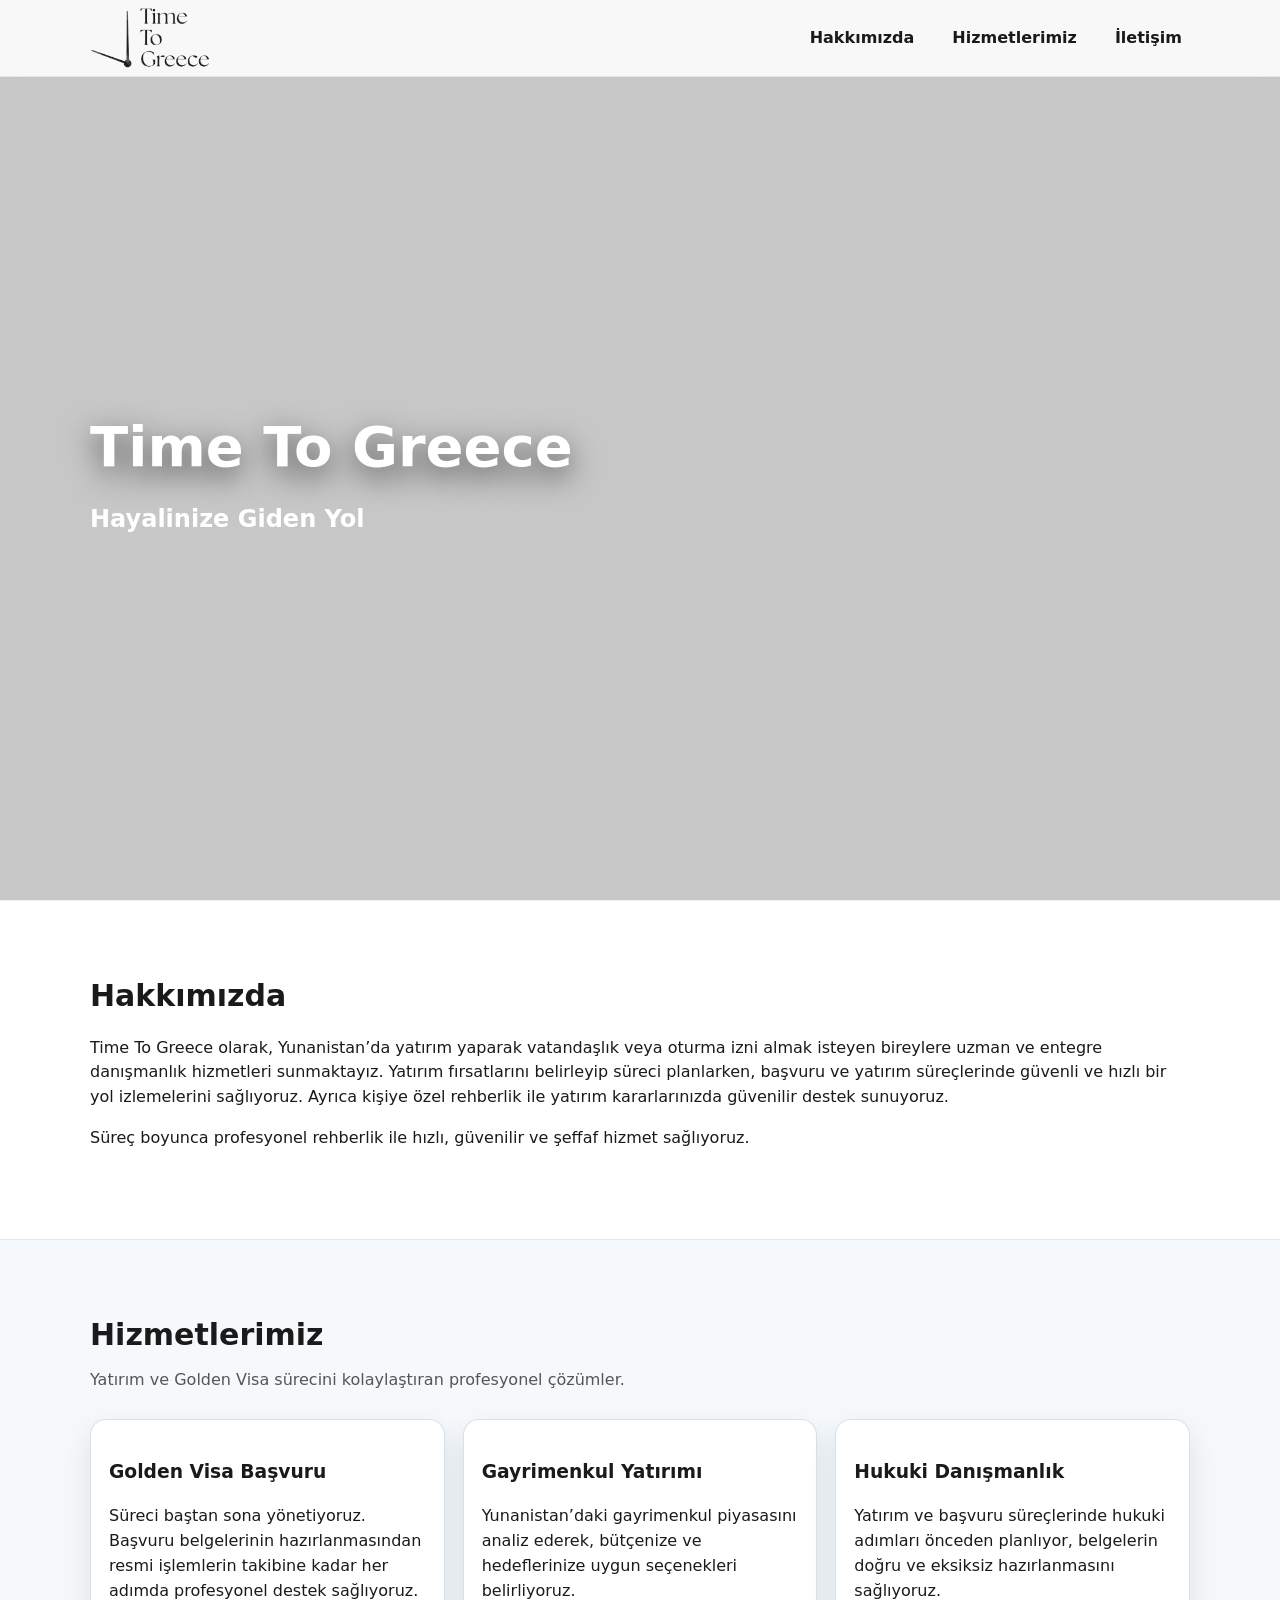
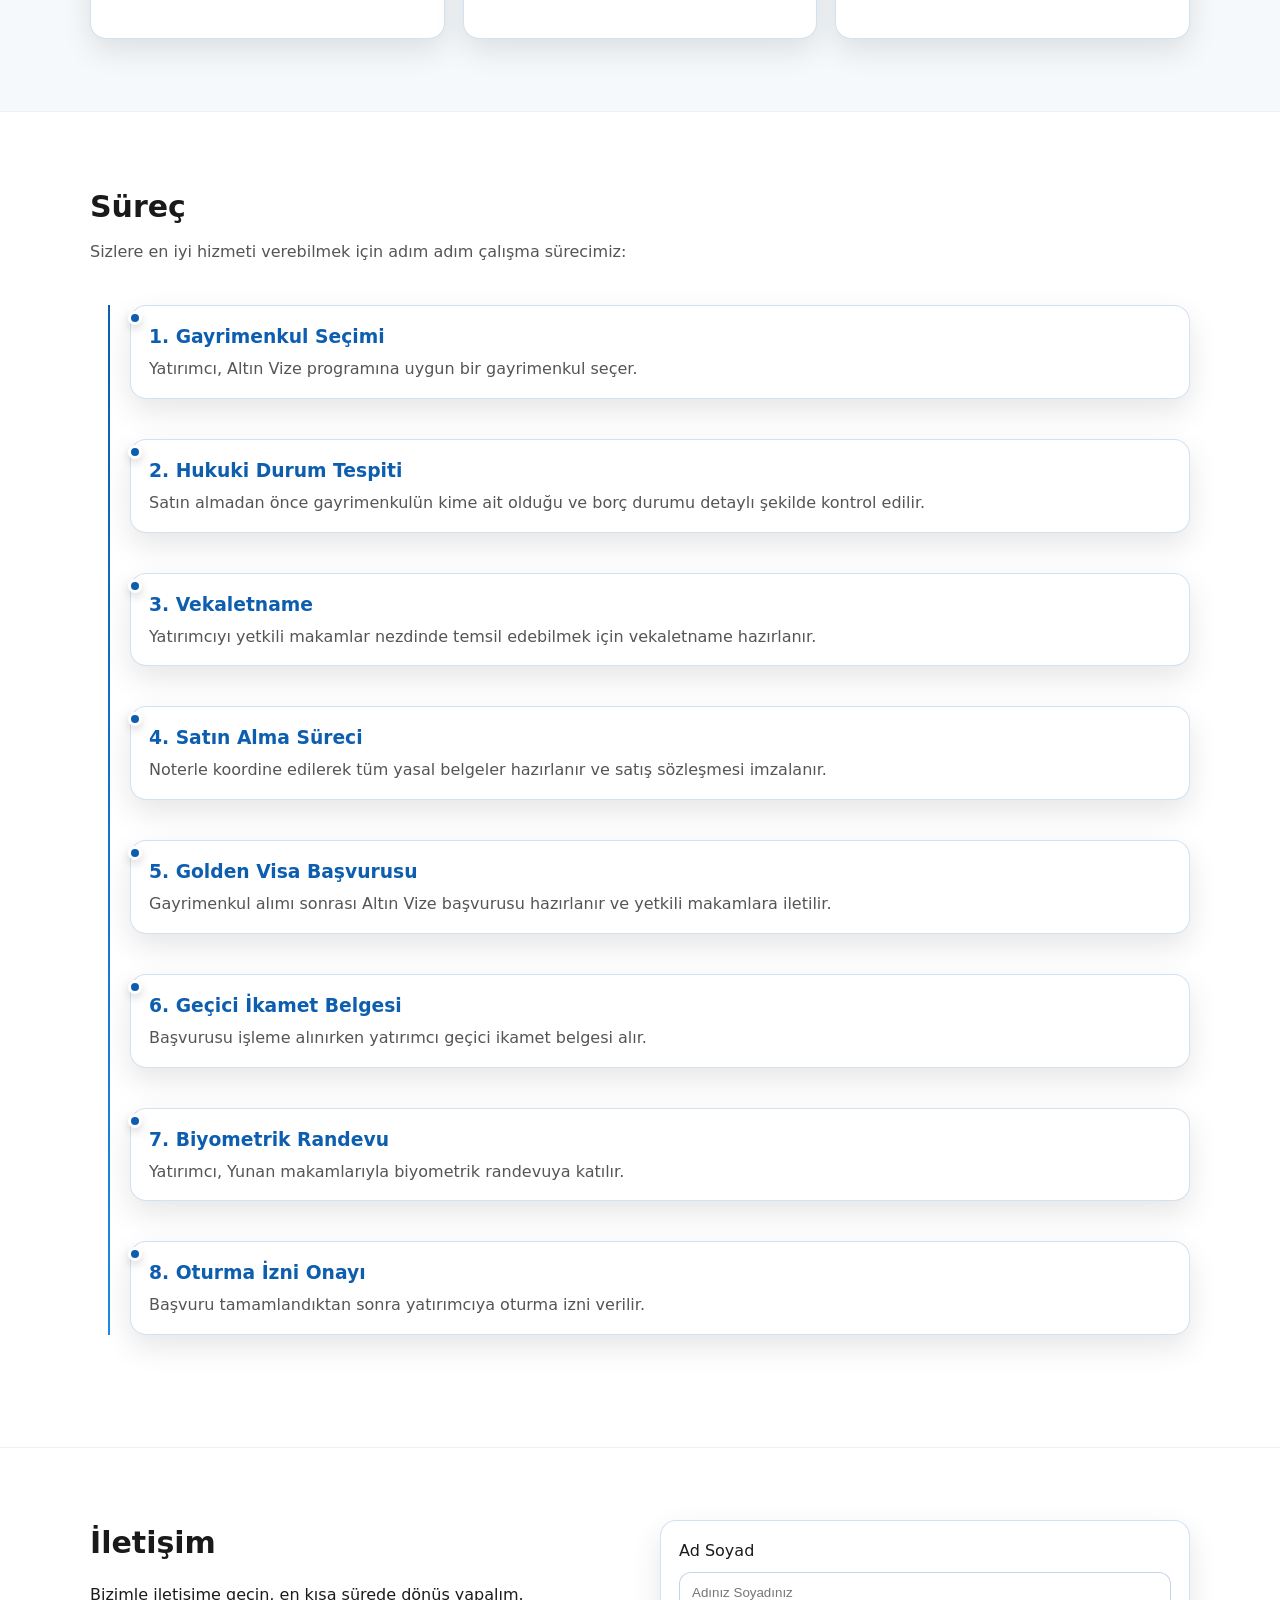
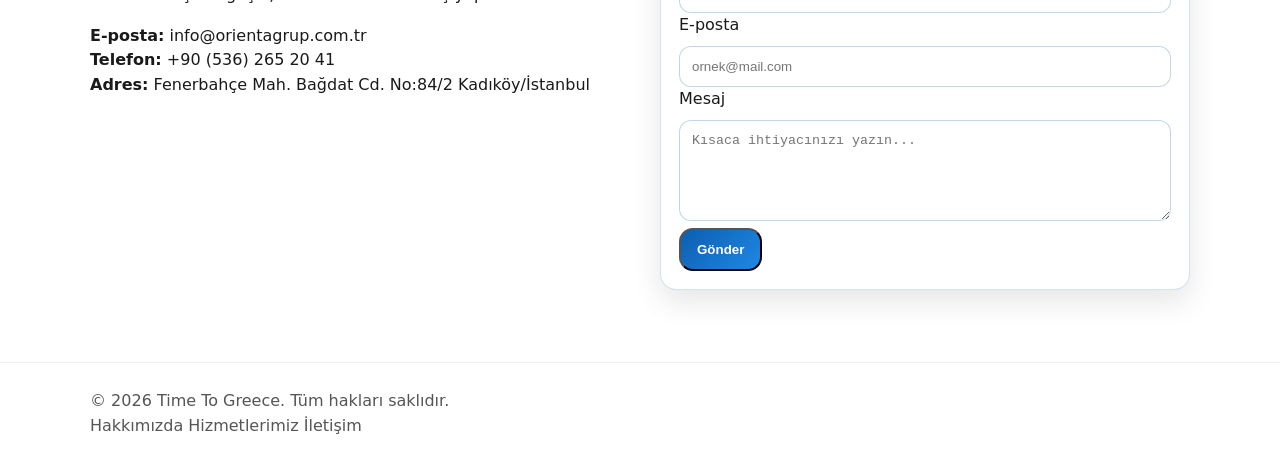
==== commit eaa585ea: "Update index.html" ====
--- a/index.html
+++ b/index.html
@@ -122,48 +122,48 @@
       <div class="timeline-item">
         <div class="dot"></div>
         <div class="content">
-          <h3>3. Başvurunun Yapılması</h3>
-          <p>Tüm belgeler tamamlandıktan sonra gerekli makamlar üzerinden Golden Visa başvurusu yapılır.</p>
-        </div>
-      </div>
-
-      <div class="timeline-item">
-        <div class="dot"></div>
-        <div class="content">
-          <h3>4. Değerlendirme & Biyometrik Süreç</h3>
-          <p>Ön onay sonrası biyometrik işlemler için Letonya’ya seyahat edilir ve 10.000 Euro devlet harcı ödenir.</p>
-        </div>
-      </div>
-
-      <div class="timeline-item">
-        <div class="dot"></div>
-        <div class="content">
-          <h3>4. Değerlendirme & Biyometrik Süreç</h3>
-          <p>Ön onay sonrası biyometrik işlemler için Letonya’ya seyahat edilir ve 10.000 Euro devlet harcı ödenir.</p>
-        </div>
-      </div>
-
-      <div class="timeline-item">
-        <div class="dot"></div>
-        <div class="content">
-          <h3>4. Değerlendirme & Biyometrik Süreç</h3>
-          <p>Ön onay sonrası biyometrik işlemler için Letonya’ya seyahat edilir ve 10.000 Euro devlet harcı ödenir.</p>
+          <h3>3. Vekaletname</h3>
+          <p>Yatırımcıyı yetkili makamlar nezdinde temsil edebilmek için vekaletname hazırlanır.</p>
+        </div>
+      </div>
+
+      <div class="timeline-item">
+        <div class="dot"></div>
+        <div class="content">
+          <h3>4. Satın Alma Süreci</h3>
+          <p>Noterle koordine edilerek tüm yasal belgeler hazırlanır ve satış sözleşmesi imzalanır.</p>
+        </div>
+      </div>
+
+      <div class="timeline-item">
+        <div class="dot"></div>
+        <div class="content">
+          <h3>5. Golden Visa Başvurusu</h3>
+          <p>Gayrimenkul alımı sonrası Altın Vize başvurusu hazırlanır ve yetkili makamlara iletilir.</p>
+        </div>
+      </div>
+
+      <div class="timeline-item">
+        <div class="dot"></div>
+        <div class="content">
+          <h3>6. Geçici İkamet Belgesi</h3>
+          <p>Başvurusu işleme alınırken yatırımcı geçici ikamet belgesi alır.</p>
         </div>
       </div>
       
       <div class="timeline-item">
         <div class="dot"></div>
         <div class="content">
-          <h3>4. Değerlendirme & Biyometrik Süreç</h3>
-          <p>Ön onay sonrası biyometrik işlemler için Letonya’ya seyahat edilir ve 10.000 Euro devlet harcı ödenir.</p>
+          <h3>7. Biyometrik Randevu</h3>
+          <p>Yatırımcı, Yunan makamlarıyla biyometrik randevuya katılır.</p>
         </div>
       </div>
      
       <div class="timeline-item">
         <div class="dot"></div>
         <div class="content">
-          <h3>5. Oturum Kartının Teslimi</h3>
-          <p>Oturum kartı düzenlenir ve başvuru sahibine teslim edilir.</p>
+          <h3>8. Oturma İzni Onayı</h3>
+          <p>Başvuru tamamlandıktan sonra yatırımcıya oturma izni verilir.</p>
         </div>
       </div>
 
--- a/styles.css
+++ b/styles.css
@@ -1,88 +1,147 @@
 :root{
-  --bg: #ffffff;          
-  --fg: #1a1a1a;          
-  --muted: #555555;       
-  --card-bg: #f7f9fc;     
-  --card-border: #dcdcdc; 
-  --accent: #0d3b66;      
-  --accent2: #145da0;     
-  --gold: #d4af37;
-  --shadow: 0 12px 30px rgba(0,0,0,.15);
+  --bg:#ffffff;
+  --fg:#1a1a1a;
+  --muted:#555555;
+
+  /* Greek theme */
+  --card:rgba(13,94,175,.06);
+  --border:rgba(13,94,175,.18);
+
+  --accent:#0D5EAF;
+  --accent2:#1E88E5;
+
+  --shadow: 0 12px 30px rgba(0,0,0,.10);
   --radius:16px;
 }
 
-/* Temel stiller */
 *{ box-sizing:border-box; }
+
 html{ scroll-behavior:smooth; }
+
 body{
   margin:0;
-  font-family: 'Inter', sans-serif;
+  font-family: ui-sans-serif, system-ui, -apple-system, Segoe UI, Roboto, Arial;
   background:var(--bg);
   color:var(--fg);
   line-height:1.55;
 }
-h1,h2,h3{ font-family:'Inter',sans-serif; letter-spacing:.3px; }
+
 a{ color:inherit; text-decoration:none; }
-.container{ width:min(1100px, calc(100% - 40px)); margin:0 auto; }
-
-/* Topbar */
+
+.container{
+  width:min(1100px, calc(100% - 40px));
+  margin:0 auto;
+}
+
+/* ================= TOPBAR ================= */
 .topbar{
-  position: fixed;
+  position:fixed;
   top:0; left:0; right:0;
   z-index:50;
-  background: rgba(255,255,255,0.9);
+  background: rgba(255,255,255,.88);
   border-bottom:1px solid rgba(0,0,0,.08);
   backdrop-filter: blur(10px);
 }
-.topbar__inner{ display:flex; align-items:center; justify-content:space-between; height:60px; gap:16px; }
-.brand__logo{ height:50px; width:auto; display:block; }
-.nav{ display:flex; gap:22px; align-items:center; }
-.nav a{ font-weight:600; color: rgba(26,26,26,.9); padding:10px 8px; border-radius:10px; }
+
+.topbar__inner{
+  display:flex;
+  align-items:center;
+  justify-content:space-between;
+  height:76px;
+  gap:16px;
+}
+
+.brand__logo{
+  height:120px;
+  width:auto;
+  display:block;
+}
+
+.nav{
+  display:flex;
+  gap:22px;
+  align-items:center;
+}
+
+.nav a{
+  font-weight:600;
+  padding:10px 8px;
+  border-radius:10px;
+}
+
+.nav a:hover{
+  background: rgba(13,94,175,.10);
+}
+
 .nav__toggle{
   display:none;
-  width:44px; height:44px;
-  border:1px solid rgba(0,0,0,.14);
-  background: rgba(245,245,245,.9);
+  width:44px;
+  height:44px;
+  border:1px solid rgba(0,0,0,.12);
+  background: rgba(255,255,255,.8);
   border-radius:12px;
   box-shadow: var(--shadow);
   cursor:pointer;
 }
-.nav__toggle span{ display:block; height:2px; width:20px; background: rgba(26,26,26,.9); margin:5px auto; border-radius:2px; }
-
-/* Hero */
+
+.nav__toggle span{
+  display:block;
+  height:2px;
+  width:20px;
+  background: var(--fg);
+  margin:5px auto;
+  border-radius:2px;
+}
+
+/* ================= HERO ================= */
 .hero{
   position:relative;
   min-height:100vh;
   display:flex;
   align-items:center;
   overflow:hidden;
-  padding-top:60px;
-}
+  padding-top:76px;
+}
+
 .hero__video{
   position:absolute;
   inset:0;
   width:100%;
   height:100%;
   object-fit:cover;
-  transform: scale(1.02);
-}
+  z-index:0;
+}
+
 .hero__overlay{
   position:absolute;
   inset:0;
-  background: linear-gradient(rgba(0,30,60,0.3), rgba(0,30,60,0.4));
-  pointer-events:none;
+  background: rgba(0,0,0,.22);
   z-index:1;
 }
+
 .hero__content{
   position:relative;
   z-index:2;
-  padding:48px 0 60px;
-}
-.hero h1{ font-size:clamp(28px,5vw,48px); letter-spacing:.2px; margin:0 0 10px; color:#fff; }
-.hero p{ margin:0 0 18px; font-size:clamp(18px,3vw,24px); font-weight:600; color:#fff; }
-.hero__cta{ display:flex; gap:12px; flex-wrap:wrap; margin-top:8px; }
-
-/* Buttons */
+  padding:68px 0 80px;
+  color:white;
+}
+
+.hero h1{
+  font-size: clamp(34px, 5vw, 56px);
+  margin:0 0 10px;
+  color:white;
+  text-shadow: 0 10px 30px rgba(0,0,0,.6);
+}
+
+.hero p{
+  margin:0 0 22px;
+  font-size: clamp(18px, 2.5vw, 24px);
+  font-weight:600;
+  color:white;
+  max-width: 56ch;
+}
+
+/* ================= BUTTON ================= */
 .btn{
   display:inline-flex;
   align-items:center;
@@ -90,152 +149,159 @@
   gap:10px;
   padding:12px 16px;
   border-radius:14px;
-  border:1px solid transparent;
   font-weight:700;
-  letter-spacing:.2px;
   cursor:pointer;
-  user-select:none;
-}
+}
+
 .btn--primary{
   background: linear-gradient(135deg, var(--accent), var(--accent2));
   color:white;
-  box-shadow: 0 6px 20px rgba(13,59,102,.3);
-}
-.btn--ghost{
-  background: rgba(13,59,102,.05);
-  border-color: rgba(13,59,102,.2);
-  color: var(--accent);
-}
-
-/* Sections */
-.section{ padding:72px 0; border-top:1px solid rgba(0,0,0,.03); }
-.section--alt{ background: rgba(245,245,245,.3); }
+}
+
+/* ================= SECTIONS ================= */
+.section{
+  padding:72px 0;
+  border-top:1px solid rgba(0,0,0,.06);
+}
+
+.section--alt{
+  background: rgba(13,94,175,.04);
+}
+
 h2{ font-size:30px; margin:0 0 10px; }
-.lead{ margin:0 0 26px; color: var(--muted); }
-.muted{ color: var(--muted); }
-
-/* Grid ve kartlar */
-.grid{ display:grid; grid-template-columns: 1.15fr .85fr; gap:24px; align-items:start; }
-.cards{ display:grid; grid-template-columns: repeat(3,1fr); gap:18px; margin-top:18px; }
+
+.lead{
+  margin:0 0 26px;
+  color: var(--muted);
+}
+
+/* ================= CARDS ================= */
+.cards{
+  display:grid;
+  grid-template-columns: repeat(3, 1fr);
+  gap:18px;
+}
+
 .card{
-  background: var(--card-bg);
-  border:1px solid var(--card-border);
+  background:white;
+  border:1px solid rgba(13,94,175,.18);
   border-radius: var(--radius);
   padding:18px;
   box-shadow: var(--shadow);
-  position: relative;
-  overflow: hidden;
-}
-.card h3{ margin:0 0 8px; }
-.card p{ margin:0; color: var(--muted); }
-
-/* Contact */
-#contact{ position:relative; z-index:2; padding-top:80px; }
-.contact-info{ display:grid; gap:10px; font-weight:600; color:var(--fg); }
-.contact-form{ margin-top:14px; display:grid; gap:8px; }
-.contact-form label{ display:block; font-weight:700; margin-bottom:12px; color:rgba(26,26,26,0.85); }
-.contact-form input, .contact-form textarea{
-  width:100%; margin-top:8px; background: rgba(255,255,255,.06);
-  border:1px solid rgba(255,255,255,.14); border-radius:12px;
-  padding:12px; color:rgba(26,26,26,0.9); outline:none;
-  font-family:'Inter',sans-serif; font-size:16px; resize:vertical;
-}
-.contact-form input:focus, .contact-form textarea:focus{
-  border-color: rgba(102,209,255,.55);
-  box-shadow: 0 0 0 3px rgba(102,209,255,.14);
-}
-.contact-form button{
-  max-width:160px; padding:12px 18px; border-radius:12px; border:none;
-  font-weight:700; cursor:pointer; color:#fff; background: linear-gradient(135deg,var(--accent),var(--accent2));
-}
-
-/* Footer */
-.footer{ padding:26px 0; border-top:1px solid rgba(0,0,0,.05); color: var(--muted); }
-.footer__inner{ display:flex; justify-content:space-between; gap:16px; flex-wrap:wrap; }
-.footer__links{ display:flex; gap:14px; }
-
-/* Süreç grid */
-.process-container{
+}
+
+/* ================= FORM ================= */
+input, textarea{
+  width:100%;
+  margin-top:8px;
+  border:1px solid rgba(13,94,175,.25);
+  border-radius:12px;
+  padding:12px;
+}
+
+input:focus, textarea:focus{
+  border-color: var(--accent);
+  box-shadow: 0 0 0 3px rgba(13,94,175,.18);
+}
+
+/* ================= CONTACT ================= */
+#contact .grid{
   display:grid;
-  grid-template-columns: repeat(4,1fr);
-  gap:20px;
-  margin-top:24px;
-}
-.process-card{
-  background: var(--card-bg);
-  border:1px solid var(--card-border);
-  border-radius: var(--radius);
-  padding:18px;
+  grid-template-columns: 1fr 1fr;
+  gap:40px;
+  align-items:start;
+}
+
+/* ================= TIMELINE ================= */
+.timeline{
+  position:relative;
+  margin-top:40px;
+  padding-left:40px;
+}
+
+/* orta çizgi */
+.timeline::before{
+  content:"";
+  position:absolute;
+  left:18px;
+  top:0;
+  bottom:0;
+  width:2px;
+  background: linear-gradient(var(--accent), var(--accent2));
+}
+
+/* item */
+.timeline-item{
+  position:relative;
+  margin-bottom:40px;
+  display:flex;
+  align-items:flex-start;
+}
+
+/* nokta */
+.timeline .dot{
+  position:absolute;
+  left:-2px;
+  top:6px;
+  width:14px;
+  height:14px;
+  background: var(--accent);
+  border:3px solid white;
+  border-radius:50%;
+  box-shadow: 0 4px 10px rgba(0,0,0,.15);
+}
+
+/* içerik */
+.timeline .content{
+  background:white;
+  border:1px solid rgba(13,94,175,.18);
+  border-radius:16px;
+  padding:16px 18px;
   box-shadow: var(--shadow);
-}
-.process-card img{ width:100%; height:180px; object-fit:cover; border-radius:12px; margin-bottom:12px; }
-.process-card h3{ margin:0 0 6px; font-size:18px; }
-.process-card p{ margin:0; color:var(--muted); line-height:1.4; }
-
-/* Responsive */
-
-/* Büyük tabletler */
-@media (max-width:1024px){ 
-  .process-container{ grid-template-columns: repeat(2,1fr); } 
-  .cards{ grid-template-columns: repeat(2,1fr); }
-}
-
-/* Tablet ve küçük cihazlar */
+  width:100%;
+}
+
+.timeline .content h3{
+  margin:0 0 6px;
+  color: var(--accent);
+}
+
+.timeline .content p{
+  margin:0;
+  color: var(--muted);
+}
+
+/* ================= FOOTER ================= */
+.footer{
+  padding:26px 0;
+  border-top:1px solid rgba(0,0,0,.06);
+  color: var(--muted);
+}
+
+/* ================= RESPONSIVE ================= */
+@media (max-width:1000px){
+  .cards{
+    grid-template-columns:1fr;
+  }
+}
+
+@media (max-width:768px){
+  #contact .grid{
+    grid-template-columns:1fr;
+  }
+
+  .timeline{
+    padding-left:30px;
+  }
+
+  .timeline::before{
+    left:14px;
+  }
+}
+
 @media (max-width:720px){
-  .topbar__inner{ flex-direction:row; height:auto; padding:8px 16px; align-items:center; }
-  .brand__logo{ height:40px; }
-  .nav{ display:none; flex-direction:column; gap:12px; position:absolute; top:60px; right:16px; background: rgba(255,255,255,.95); padding:12px; border-radius:12px; box-shadow:var(--shadow); width:calc(100% - 32px); }
-  .nav a{ padding:10px 0; }
-  .nav.active{ display:flex; }
-  .nav__toggle{ display:block; }
-
-  .grid{ grid-template-columns:1fr; }
-  .cards{ grid-template-columns:1fr; }
-  .process-container{ grid-template-columns:1fr; }
-}
-
-/* Küçük mobil cihazlar (480px altı) */
-@media (max-width:480px){
-  /* Header logo ve menü */
-  .topbar__inner{
-    flex-direction: column;
-    align-items: flex-start;
-    gap:8px;
-    padding:8px 16px;
-    height:auto;
-  }
-  .nav{
-    position: static;
-    display:flex;
-    flex-direction: column;
-    width:100%;
-    gap:8px;
-    background:transparent;
-    box-shadow:none;
-    padding:0;
-  }
-  .nav a{
-    padding:8px 0;
-    font-size:16px;
-  }
-  .nav__toggle{ display:block; }
-
-  /* Hero padding */
-  .hero__content{ padding:24px 0 40px; }
-
-  /* Hakkımızda */
-  #about p, #about .muted{ font-size:16px; line-height:1.6; }
-
-  /* Hizmetlerimiz */
-  .cards{ grid-template-columns:1fr; gap:16px; }
-
-  /* Süreç */
-  .process-container{ grid-template-columns:1fr; gap:16px; }
-
-  /* İletişim */
-  #contact .container{ display:flex; flex-direction:column; gap:24px; }
-  .contact-form{ width:100%; margin-top:0; }
-
-  /* Footer */
-  .footer__inner{ flex-direction:column; gap:12px; }
-}
+  .nav{ display:none; }
+  .nav__toggle{ display:inline-block; }
+
+  .brand__logo{ height:90px; }
+}
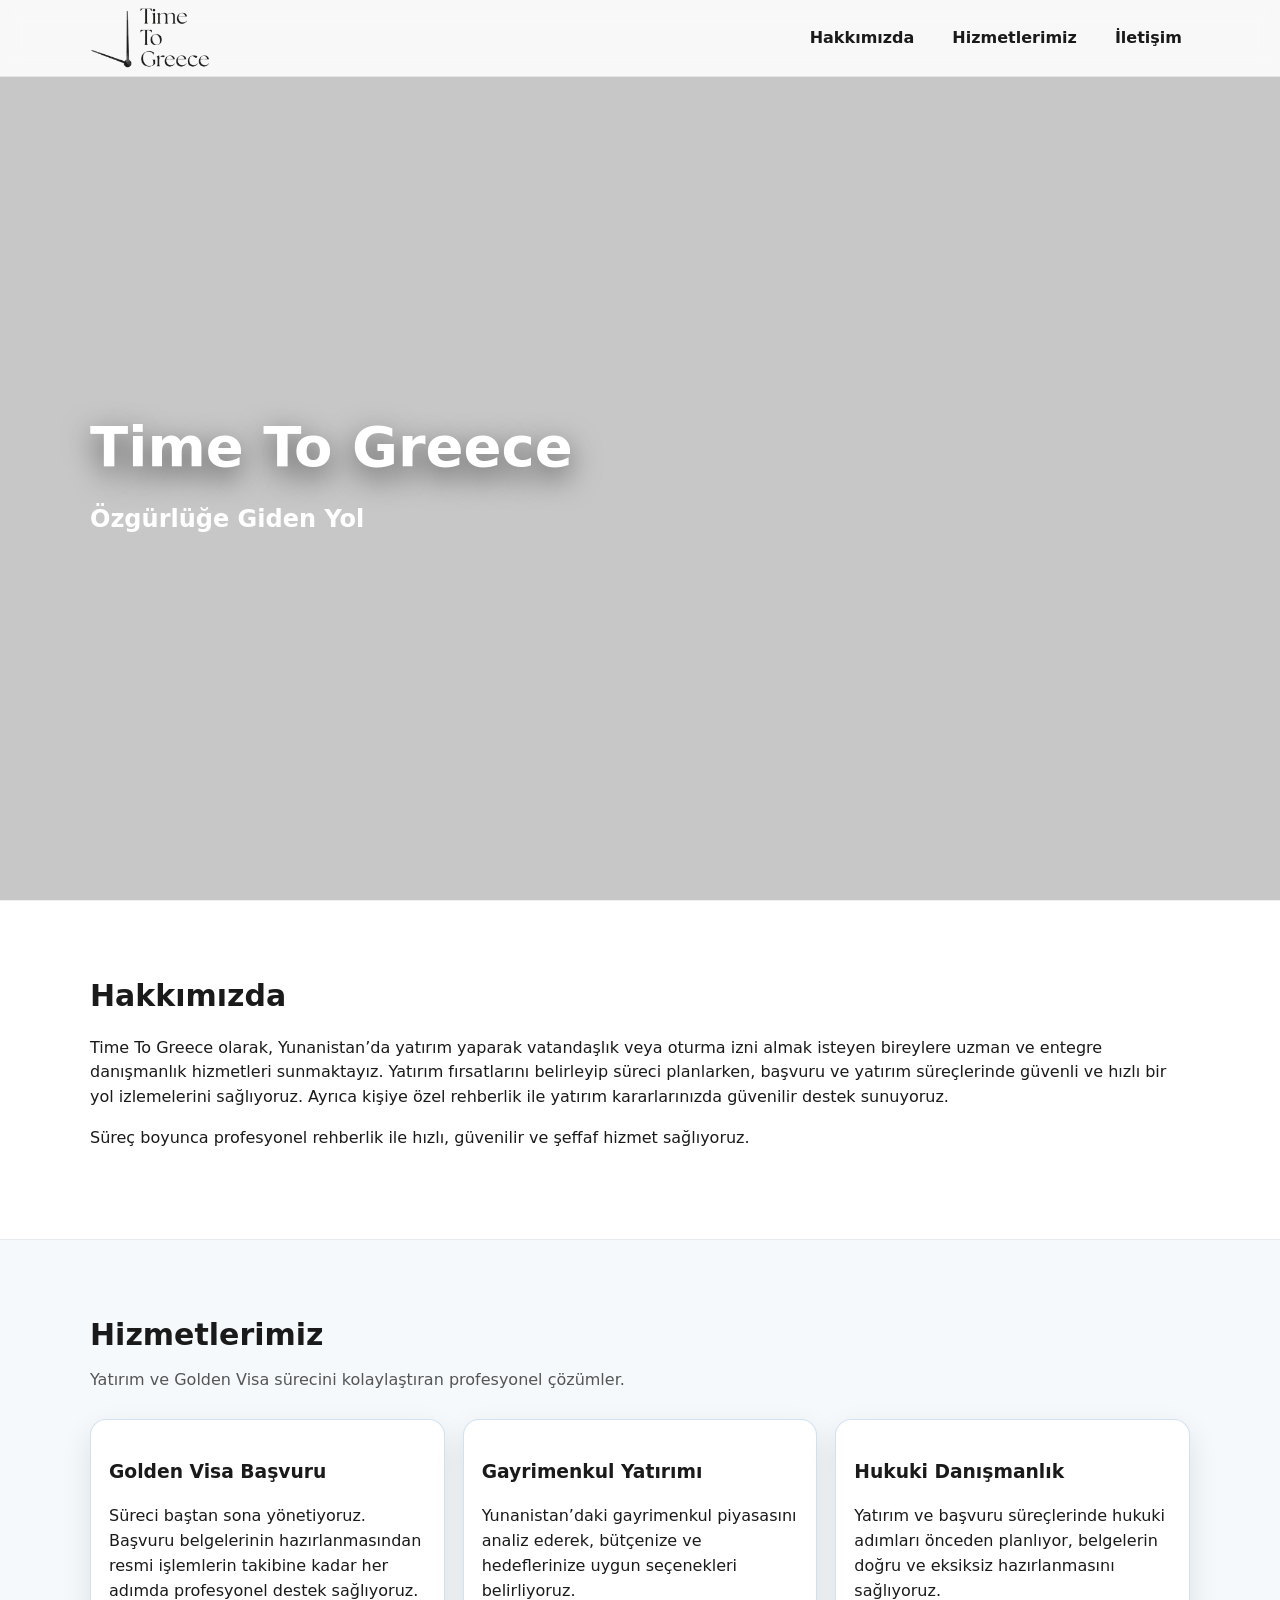
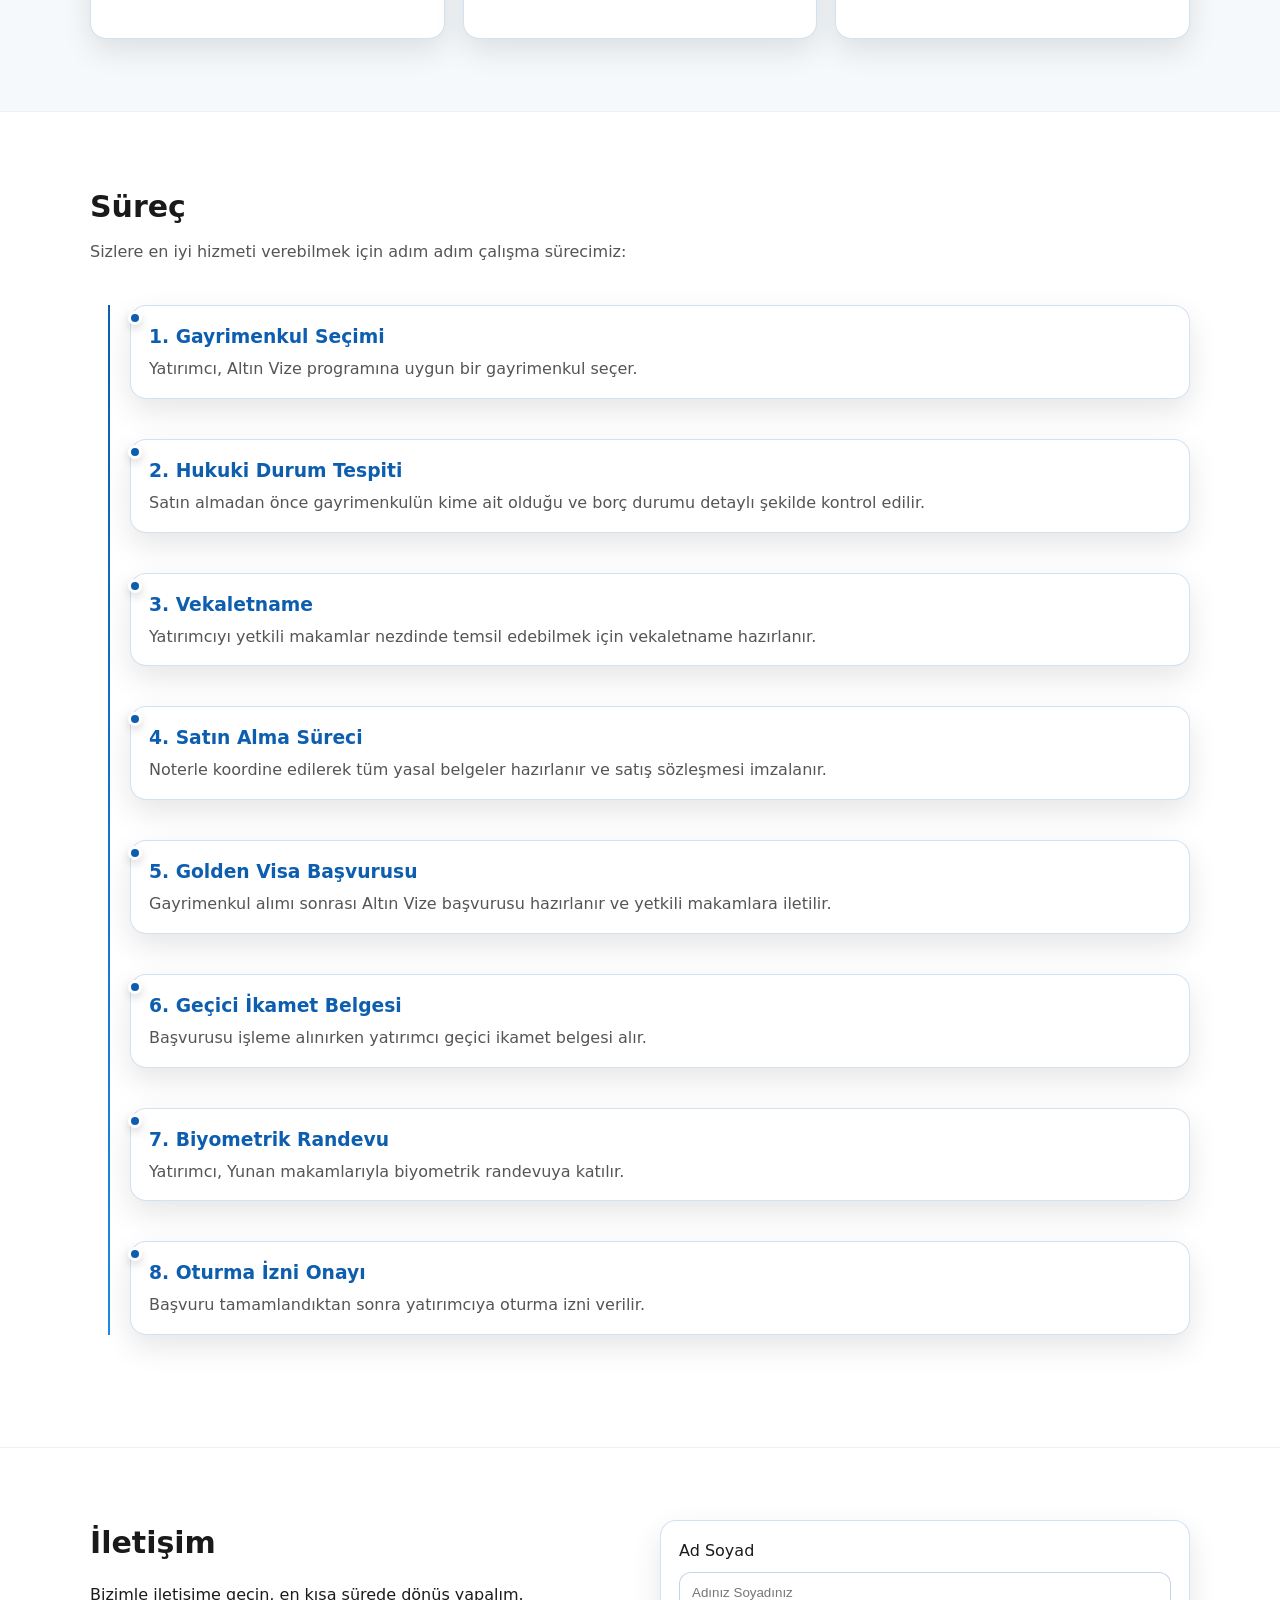
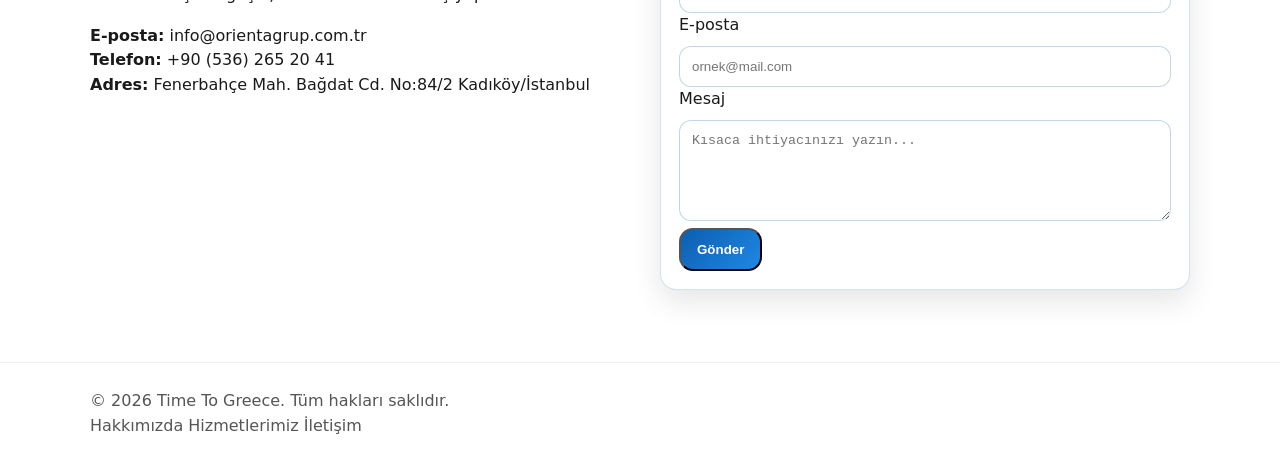
==== commit 39f92fbf: "Update index.html" ====
--- a/index.html
+++ b/index.html
@@ -11,7 +11,7 @@
   <link rel="icon" type="image/png" sizes="48x48" href="/favicon.png?v=1">
   <link rel="stylesheet" href="style.css">
 
-  <meta name="description" content="Time To Greece — Hayalinize Giden Yol." />
+  <meta name="description" content="Time To Greece - Özgürlüğe Giden Yol." />
 
   <link rel="preload" href="./assets/hero.mp4" as="video" type="video/mp4">
   <link rel="stylesheet" href="styles.css" />
@@ -56,7 +56,7 @@
 
     <section class="hero__content container">
       <h1>Time To Greece</h1>
-      <p>Hayalinize Giden Yol</p>
+      <p>Özgürlüğe Giden Yol</p>
     </section>
   </main>
 
